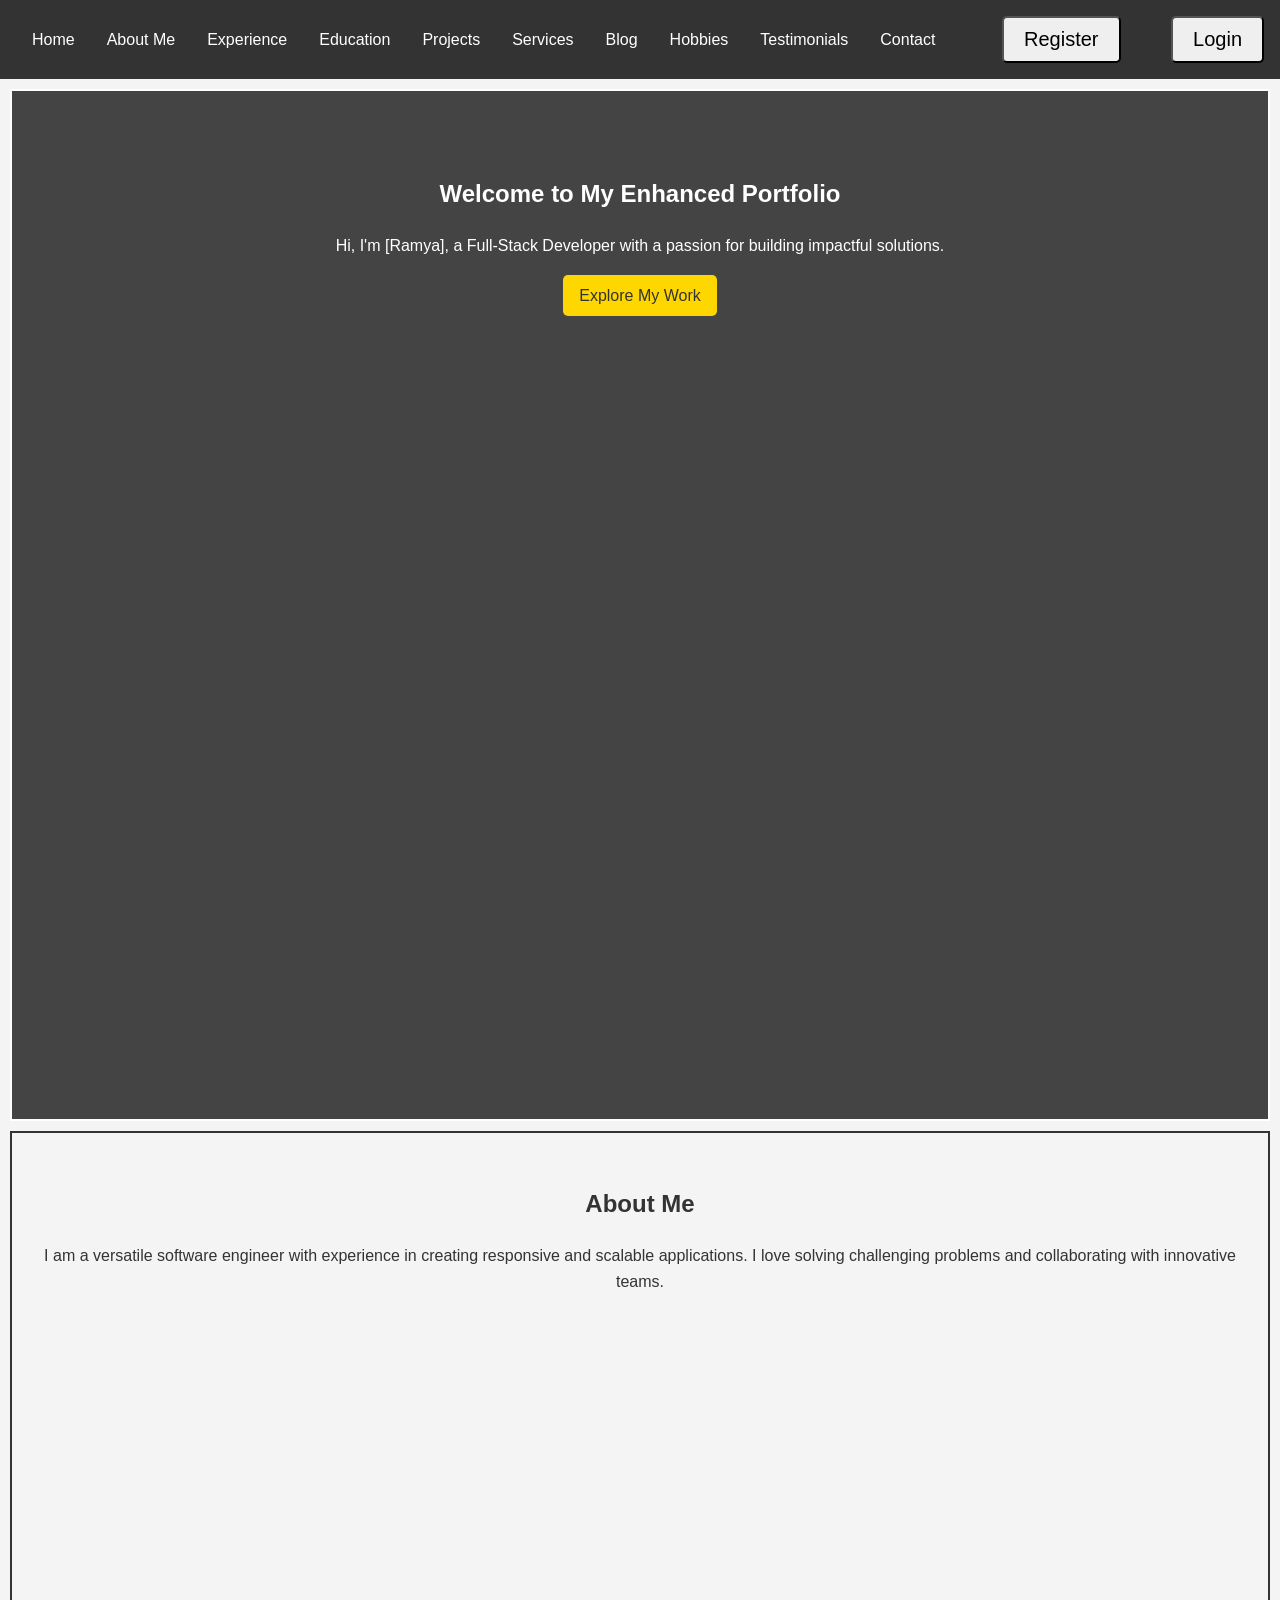
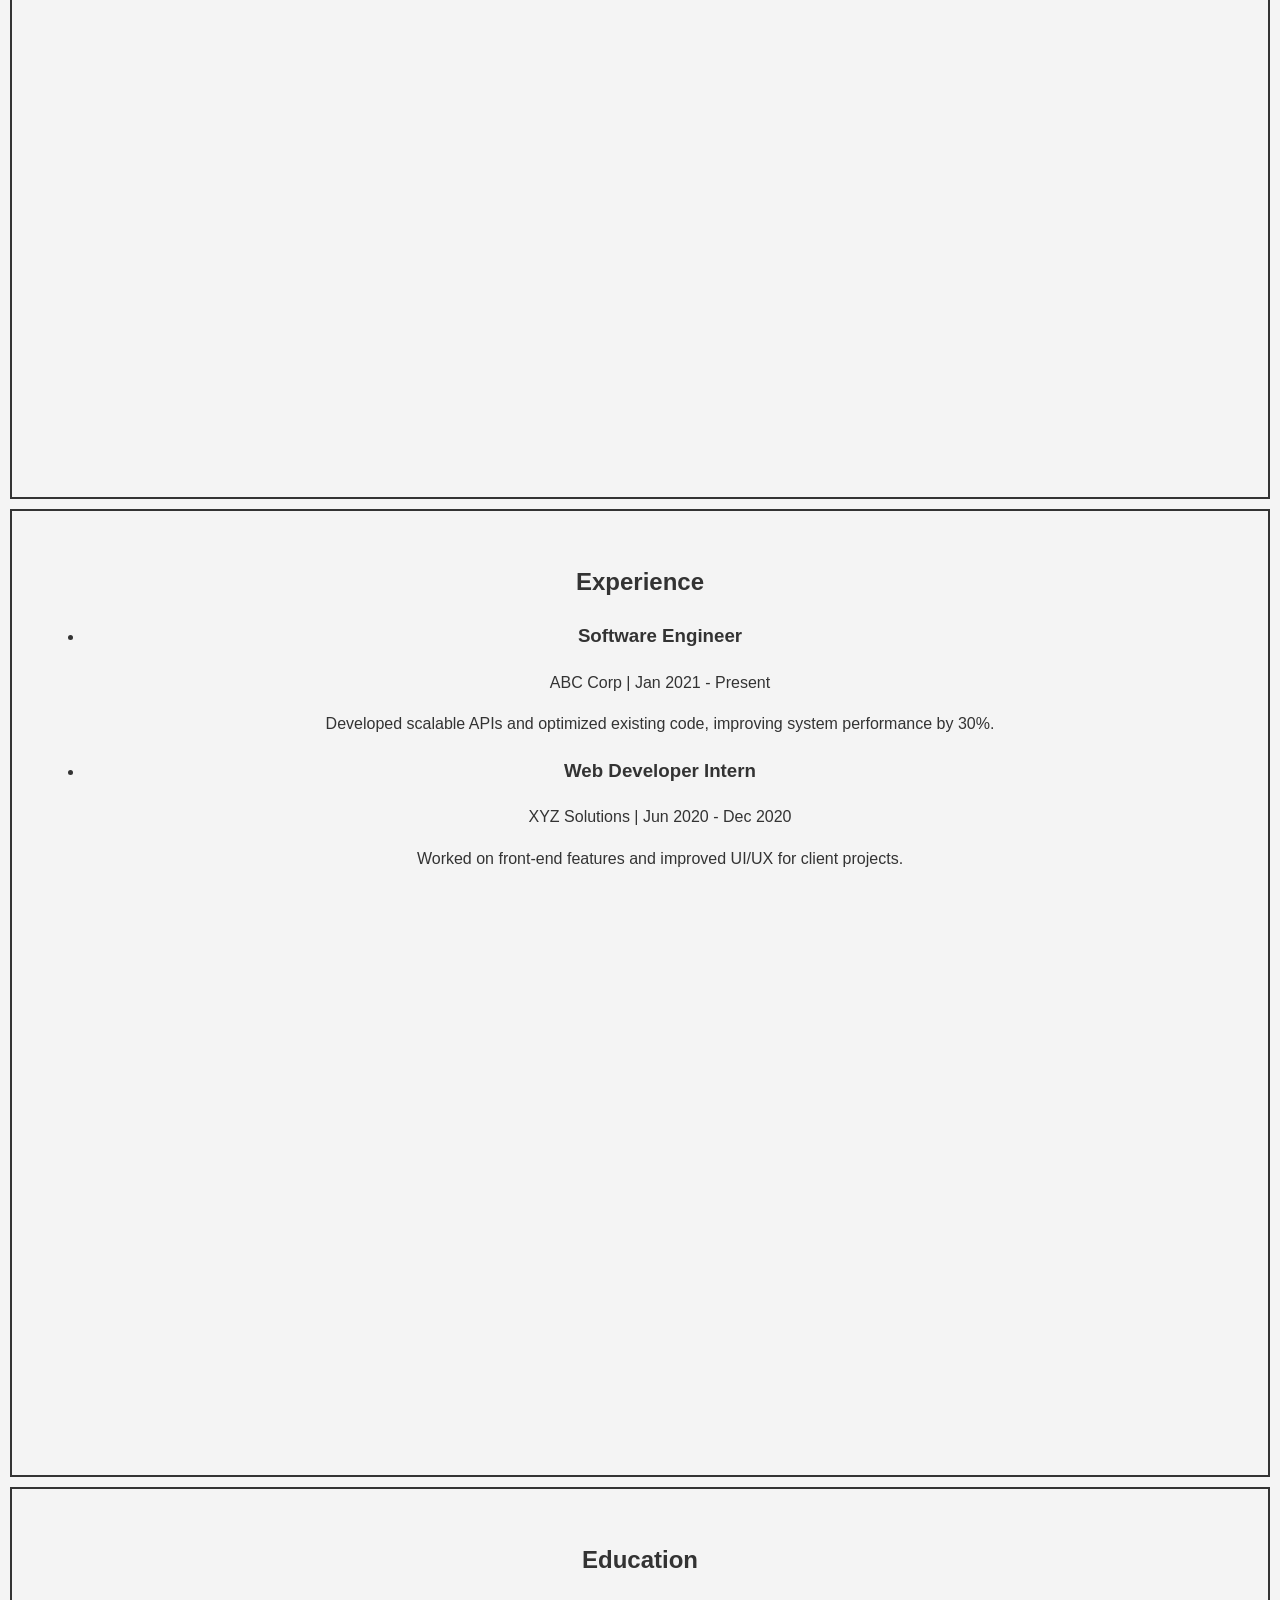
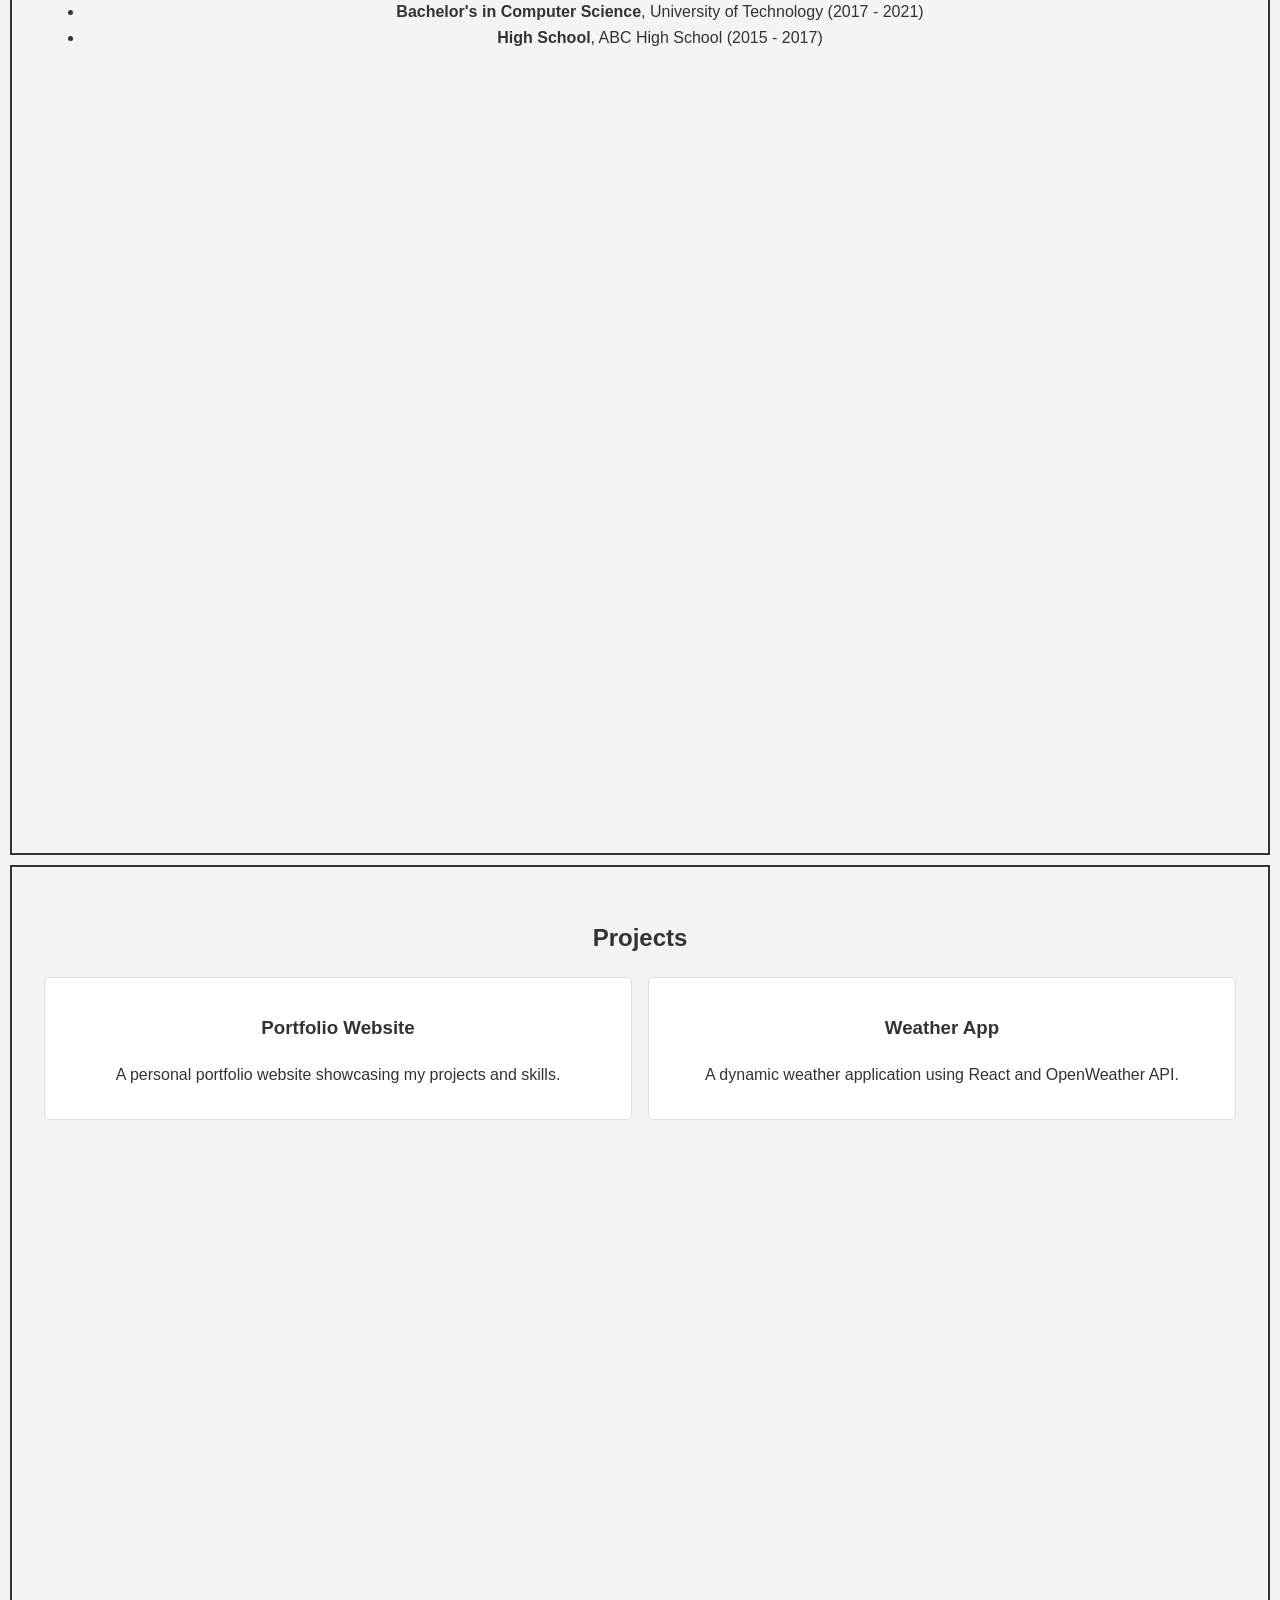
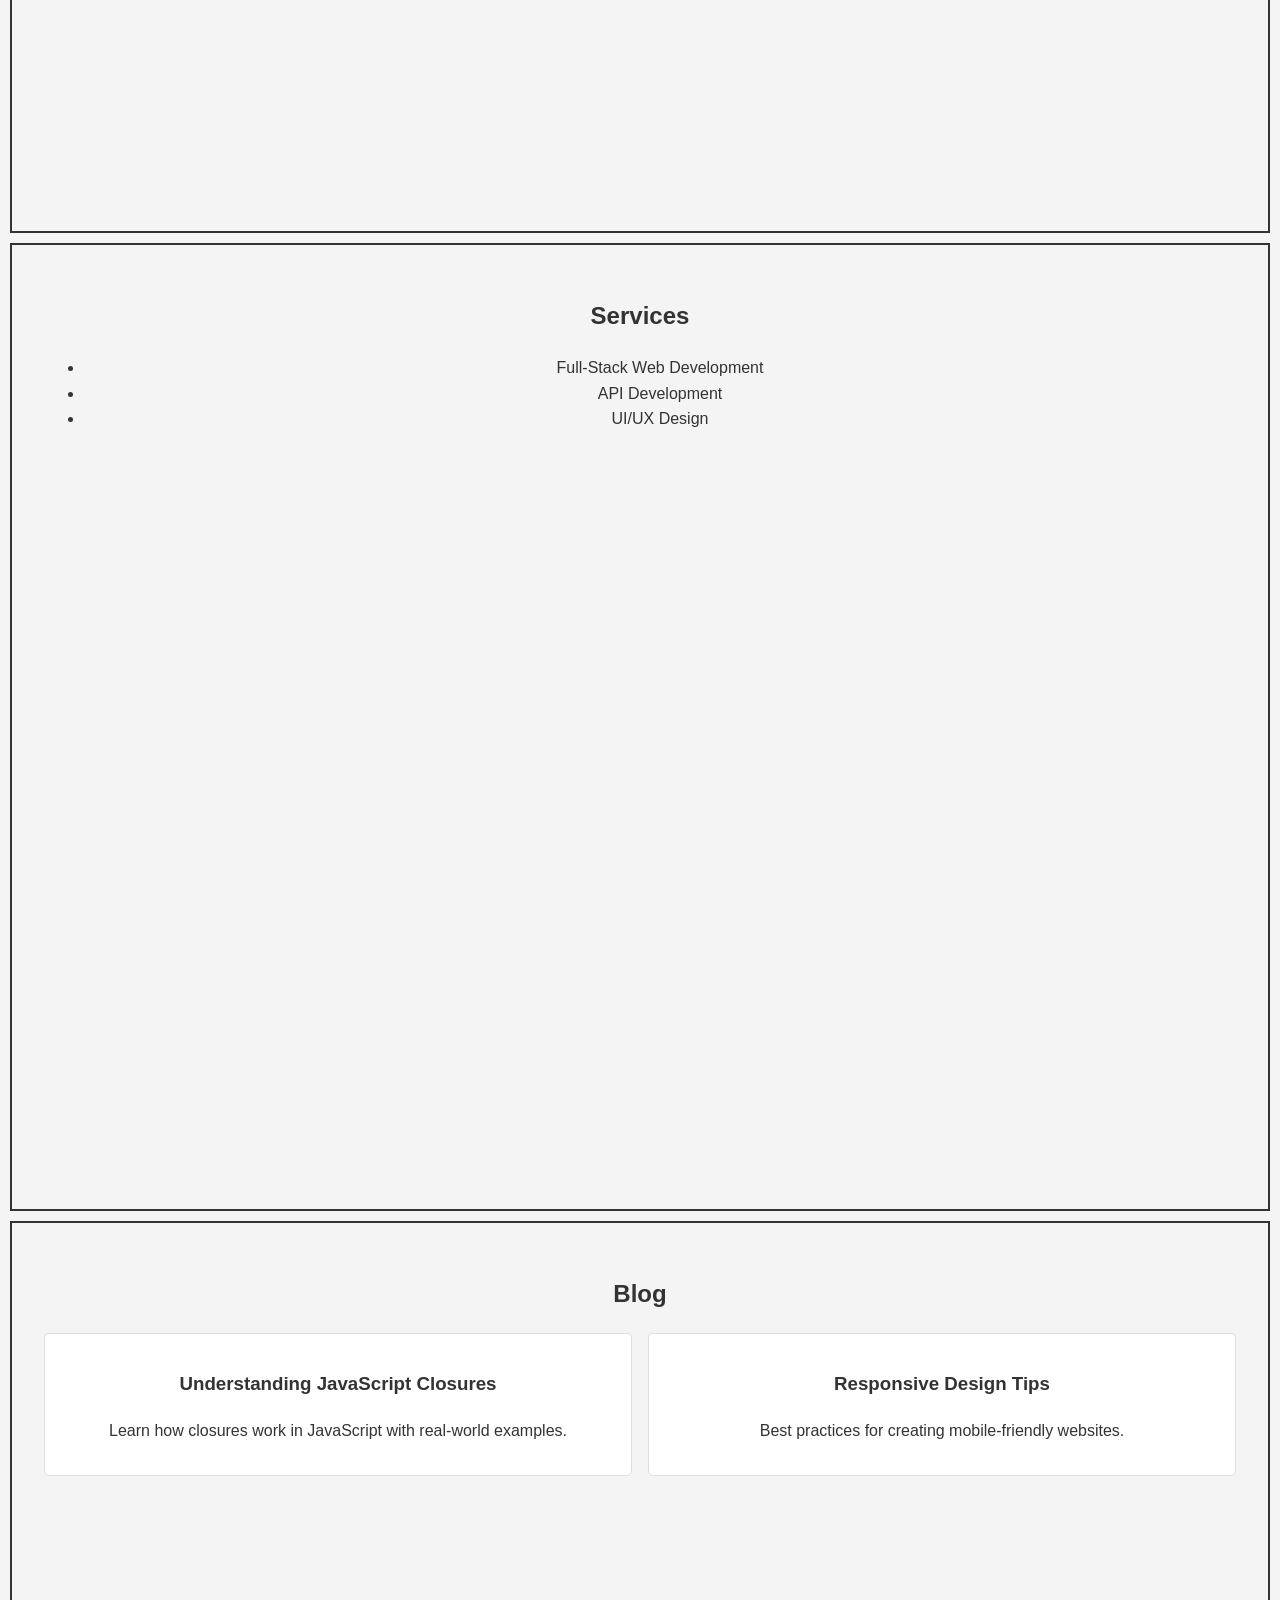
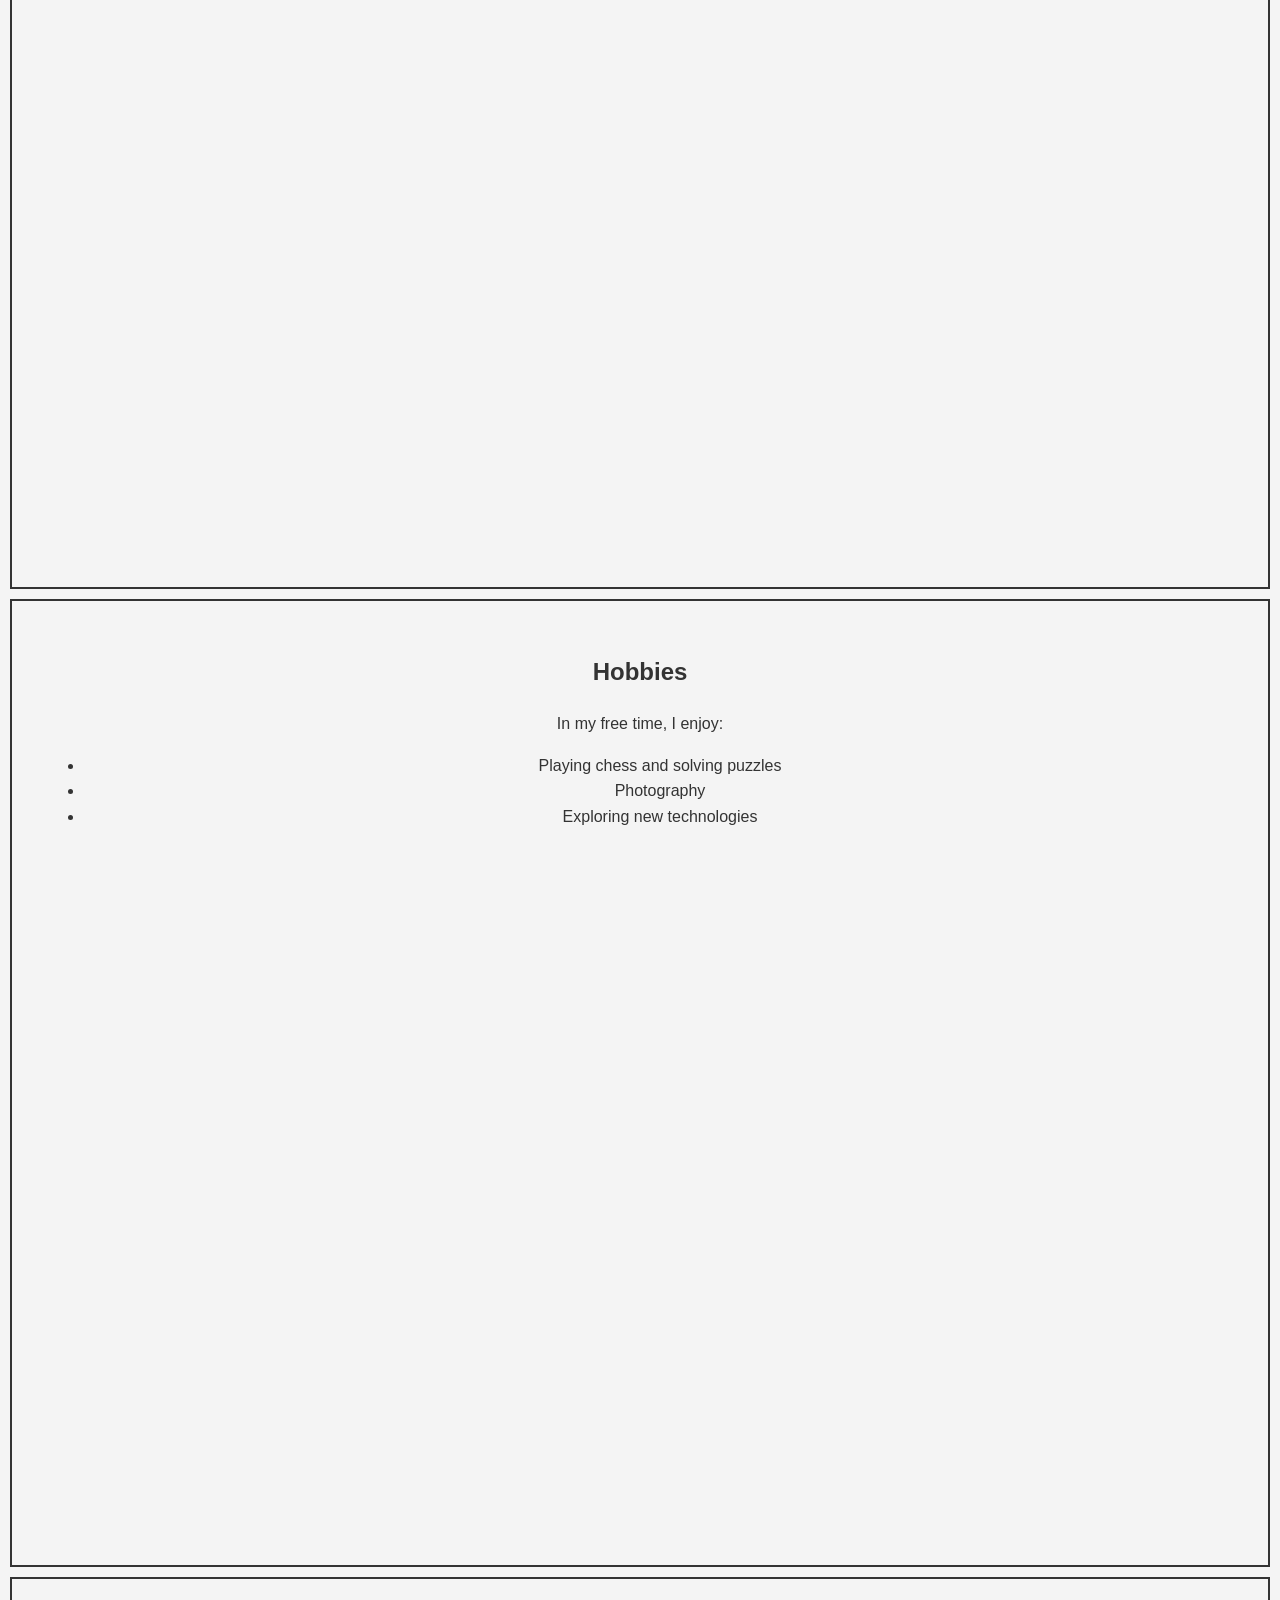
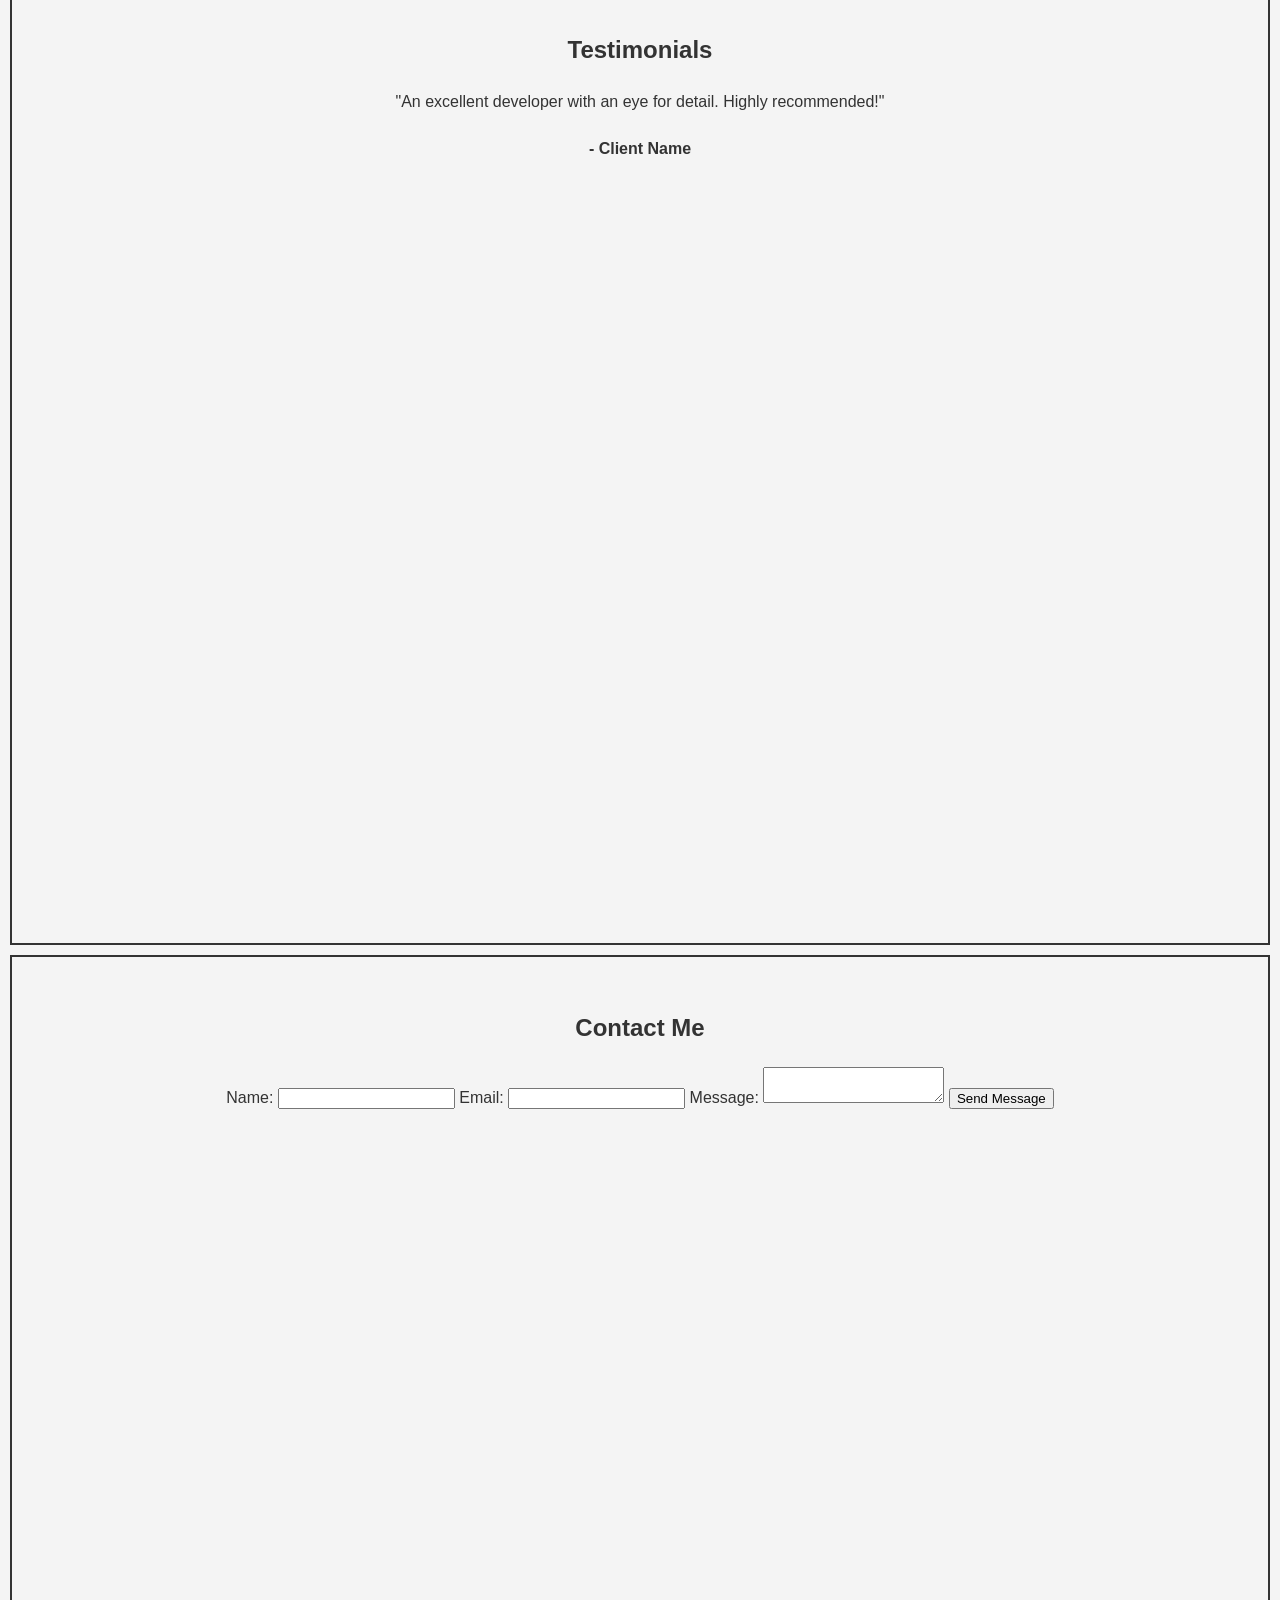
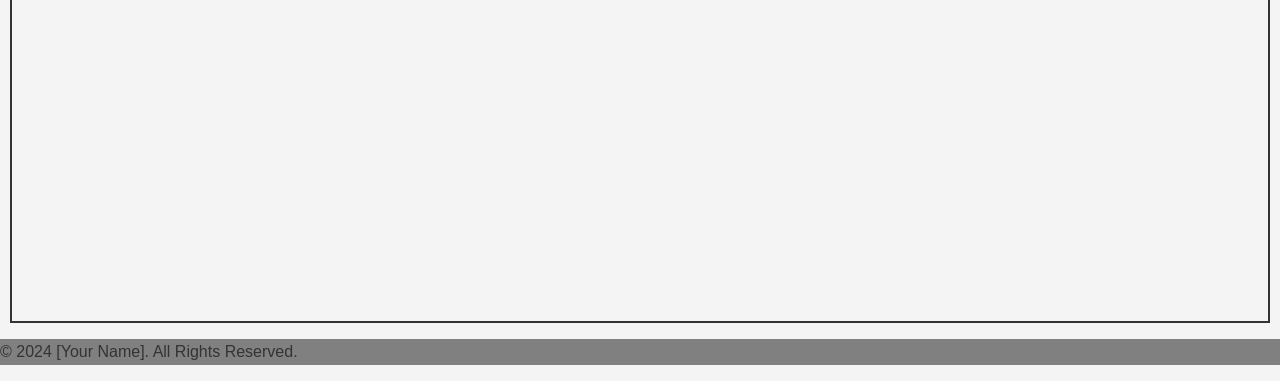
==== index.html @ 5941db67 "first commit message" ====
<!DOCTYPE html>
<html lang="en">
<head>
  <meta charset="UTF-8">
  <meta name="viewport" content="width=device-width, initial-scale=1.0">
  <title>Enhanced Portfolio</title>
  <link rel="stylesheet" href="style2.css">
</head>
<body>
  <header>
    <nav>
      <ul class="nav-menu">
        <li><a href="#hero">Home</a></li>
        <li><a href="#about">About Me</a></li>
        <li><a href="#experience">Experience</a></li>
        <li><a href="#education">Education</a></li>
        <li><a href="#projects">Projects</a></li>
        <li><a href="#services">Services</a></li>
        <li><a href="#blog">Blog</a></li>
        <li><a href="#hobbies">Hobbies</a></li>
        <li><a href="#testimonials">Testimonials</a></li>
        <li><a href="#contact">Contact</a></li>
      </ul>
      <a href="registration form.html">

        <button " class="register-btn">Register</button>
        </a>
     
      <a href="login.html">
      <button  class="login-btn">Login</button>
  </a>
    </nav>
  </header>

  <section id="hero">
    <h1>Welcome to My Enhanced Portfolio</h1>
    <p>Hi, I'm [Ramya], a Full-Stack Developer with a passion for building impactful solutions.</p>
    <a href="#projects" class="btn">Explore My Work</a>
  </section>

  <section id="about">
    <h2>About Me</h2>
    <p>I am a versatile software engineer with experience in creating responsive and scalable applications. I love solving challenging problems and collaborating with innovative teams.</p>
  </section>

  <section id="experience">
    <h2>Experience</h2>
    <ul class="timeline">
      <li>
        <h3>Software Engineer</h3>
        <p>ABC Corp | Jan 2021 - Present</p>
        <p>Developed scalable APIs and optimized existing code, improving system performance by 30%.</p>
      </li>
      <li>
        <h3>Web Developer Intern</h3>
        <p>XYZ Solutions | Jun 2020 - Dec 2020</p>
        <p>Worked on front-end features and improved UI/UX for client projects.</p>
      </li>
    </ul>
  </section>

  <section id="education">
    <h2>Education</h2>
    <ul>
      <li><strong>Bachelor's in Computer Science</strong>, University of Technology (2017 - 2021)</li>
      <li><strong>High School</strong>, ABC High School (2015 - 2017)</li>
    </ul>
  </section>

  <section id="projects">
    <h2>Projects</h2>
    <div class="project-grid">
      <div class="project-card">
        <h3>Portfolio Website</h3>
        <p>A personal portfolio website showcasing my projects and skills.</p>
      </div>
      <div class="project-card">
        <h3>Weather App</h3>
        <p>A dynamic weather application using React and OpenWeather API.</p>
      </div>
    </div>
  </section>

  <section id="services">
    <h2>Services</h2>
    <ul class="services-list">
      <li>Full-Stack Web Development</li>
      <li>API Development</li>
      <li>UI/UX Design</li>
    </ul>
  </section>

  <section id="blog">
    <h2>Blog</h2>
    <div class="blog-grid">
      <div class="blog-card">
        <h3>Understanding JavaScript Closures</h3>
        <p>Learn how closures work in JavaScript with real-world examples.</p>
      </div>
      <div class="blog-card">
        <h3>Responsive Design Tips</h3>
        <p>Best practices for creating mobile-friendly websites.</p>
      </div>
    </div>
  </section>

  <section id="hobbies">
    <h2>Hobbies</h2>
    <p>In my free time, I enjoy:</p>
    <ul>
      <li>Playing chess and solving puzzles</li>
      <li>Photography</li>
      <li>Exploring new technologies</li>
    </ul>
  </section>

  <section id="testimonials">
    <h2>Testimonials</h2>
    <div class="testimonial">
      <p>"An excellent developer with an eye for detail. Highly recommended!"</p>
      <h4>- Client Name</h4>
    </div>
  </section>

  <section id="contact">
    <h2>Contact Me</h2>
    <form id="contact-form">
      <label for="name">Name:</label>
      <input type="text" id="name" name="name" required>
      
      <label for="email">Email:</label>
      <input type="email" id="email" name="email" required>
      
      <label for="message">Message:</label>
      <textarea id="message" name="message" required></textarea>
      
      <button type="submit">Send Message</button>
    </form>
  </section>

  <footer>
    <p>&copy; 2024 [Your Name]. All Rights Reserved.</p>
  </footer>

  <script src="script2.js"></script>
</body>
</html>
---- style2.css ----
/* styles.css */

/* Body and Header Styling */
body {
    font-family: Arial, sans-serif;
    margin: 0;
    padding: 0;
    line-height: 1.6;
    background-color: #f4f4f4;
    color: #333;
    transition: background-color 0.3s, color 0.3s;
  }
  
  header {
    background: #333;
    color: #fff;
    padding: 1rem;
    position: sticky;
    top: 0;
    z-index: 1000;
  
  }
  nav{
    display: flex;
    justify-content: space-between;
    align-items: center;
  }
  
  .nav-menu {
    list-style: none;
    display: flex;
   
    margin: 0;
    padding: 0;
  }
  
  .nav-menu li {
    margin: 0 1rem;
  }
  
  .nav-menu a {
    color: #fff;
    text-decoration: none;
    transition: color 0.3s;
  }
  
  .nav-menu a:hover {
    color: #ffd700;
  }

  .login-btn{
    padding: 10px 20px;
    border-radius: 5px;
    font-size: 20px;
  }
  .register-btn{
    padding:10px 20px;
    border-radius: 5px;
    font-size: 20px;
  }
  
  /* Section Styling */
  section {
    padding: 2rem;
    height: 100vh;
    border: 2px solid;
    margin: 10px;
    text-align: center;
  }
  
  /* Hero Section */
  #hero {
    background: #444;
    color: #fff;
    padding: 4rem;
  }

  #about{
    background-repeat: no-repeat;
    background-size: cover;
    background-image: url("https://static.vecteezy.com/system/resources/thumbnails/039/053/971/small_2x/ai-generated-silhouette-of-a-man-standing-on-top-of-a-mountain-with-his-hands-up-at-sunset-photo.jpg");
  }
  
  .btn {
    display: inline-block;
    padding: 0.5rem 1rem;
    background: #ffd700;
    color: #333;
    text-decoration: none;
    border-radius: 5px;
  }
  
  /* Grid Layout */
  .project-grid,
  .blog-grid {
    display: grid;
    gap: 1rem;
    grid-template-columns: repeat(auto-fit, minmax(250px, 1fr));
  }
  
  .project-card, .blog-card {
    background: #fff;
    border: 1px solid #ddd;
    padding: 1rem;
    border-radius: 5px;
  }

  footer{
    background-color: gray;
  }
  
  /* Dark Mode */
  .dark-mode {
    background-color: #333;
    color: #fff;
  }
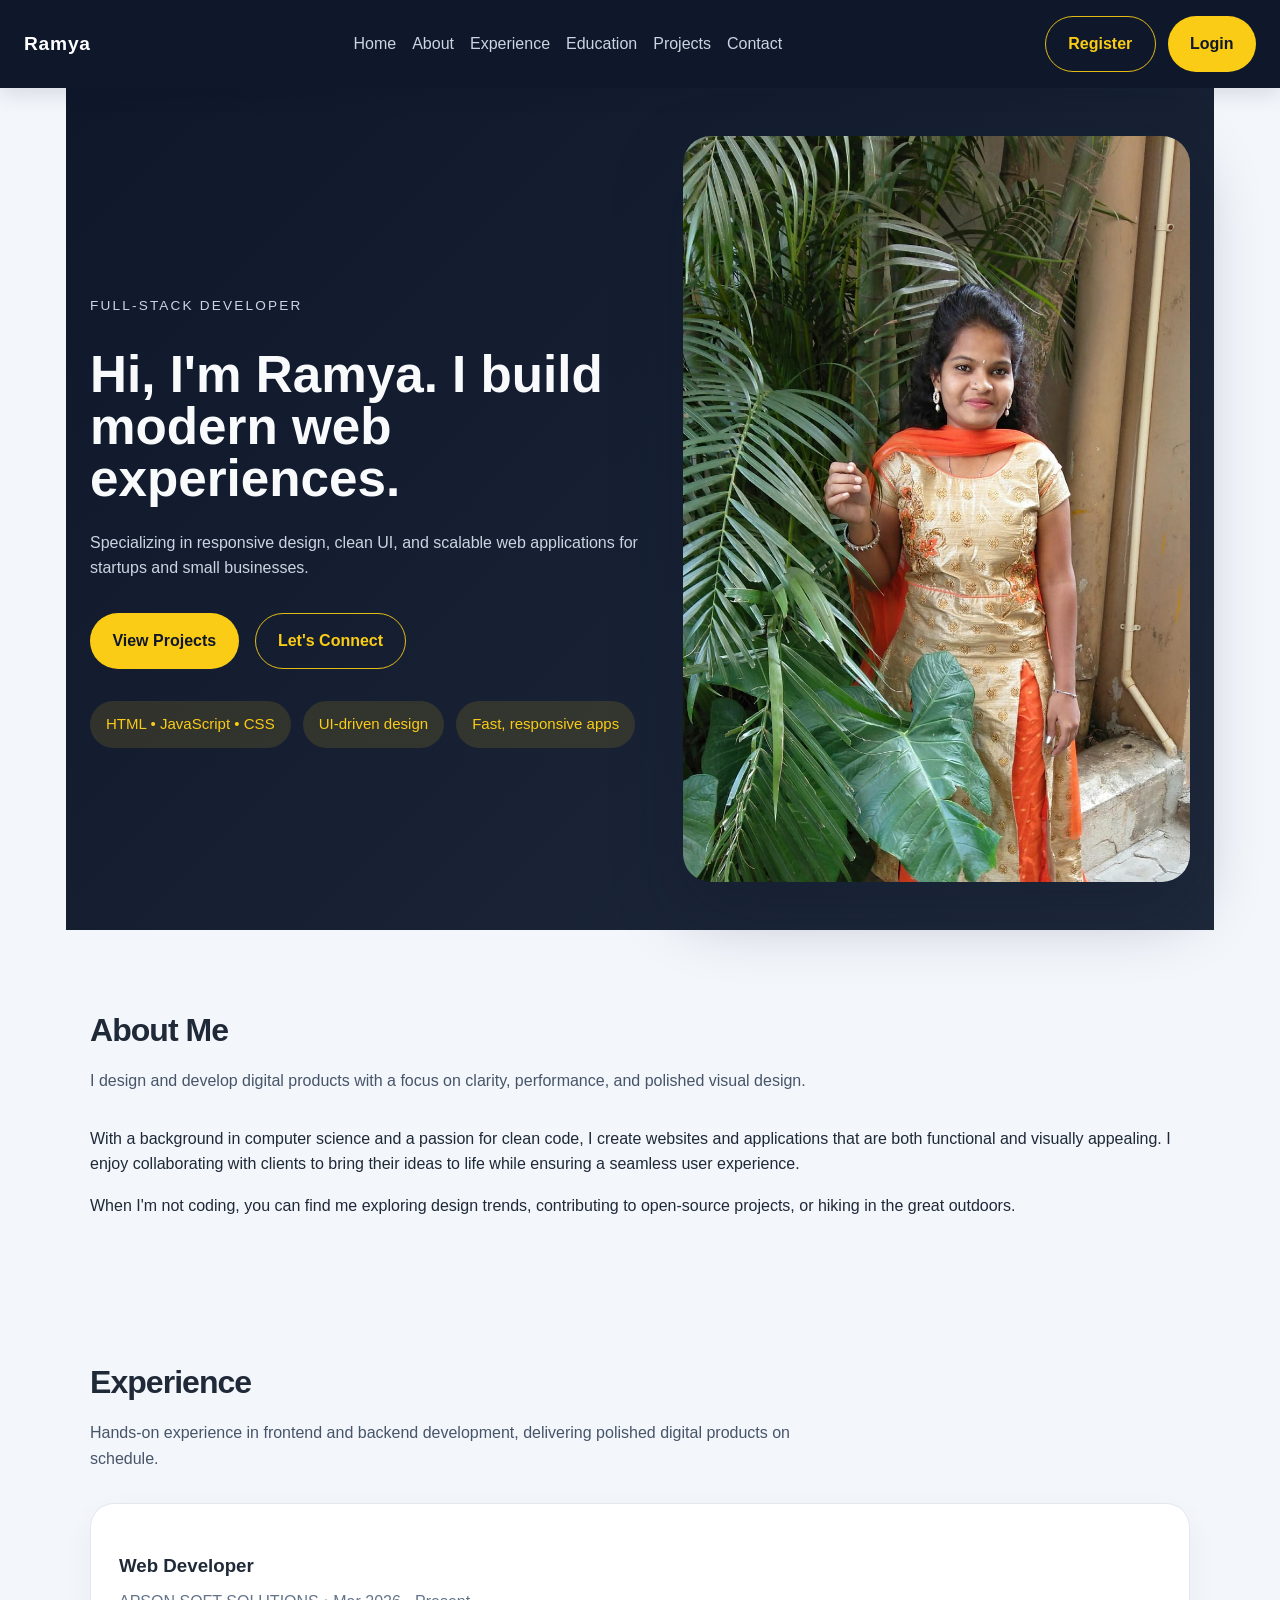
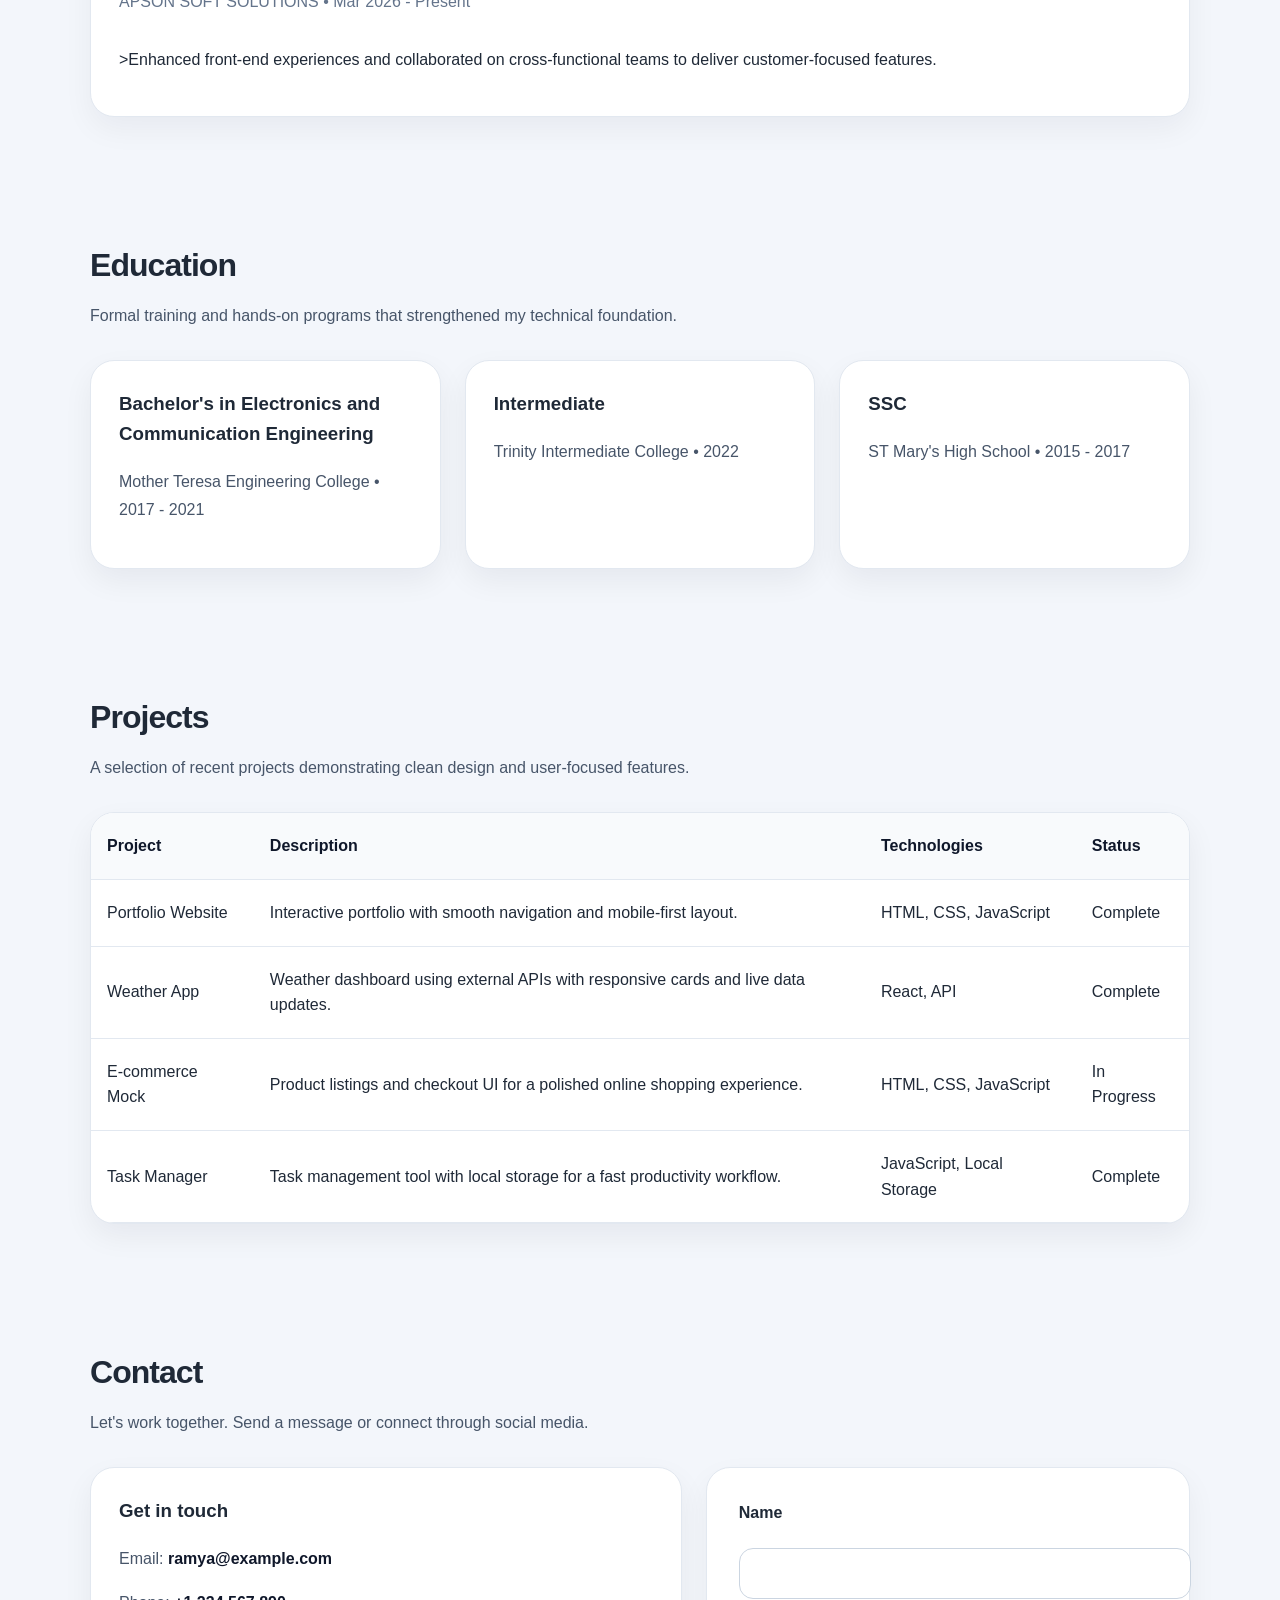
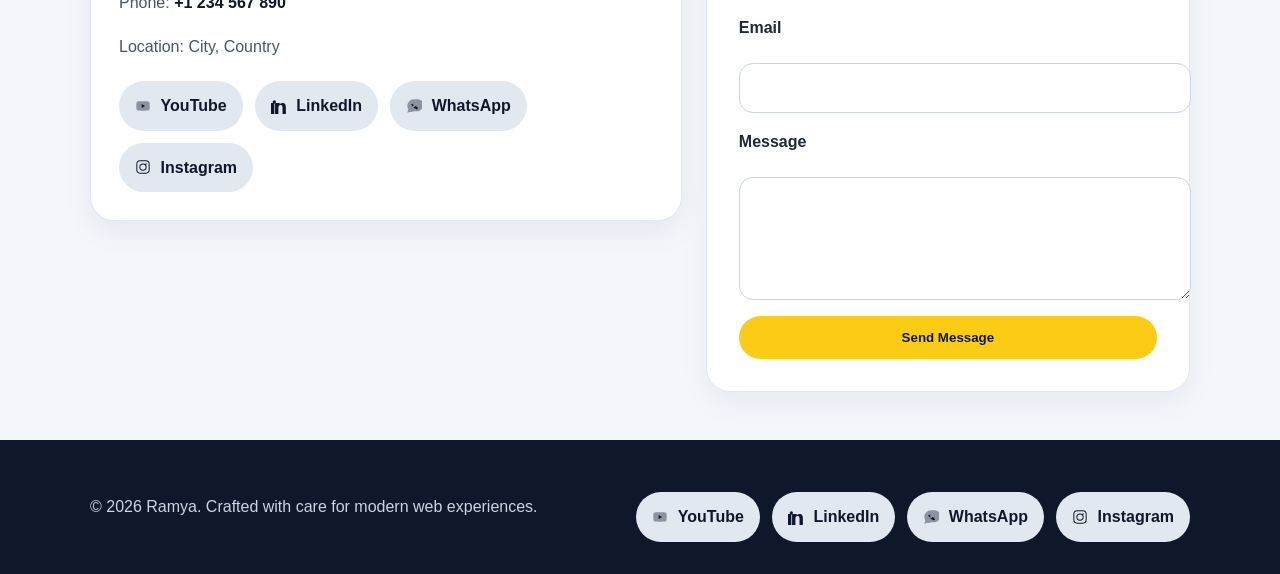
==== commit 8f6ffca8: "added chnages" ====
--- a/index.html
+++ b/index.html
@@ -3,143 +3,206 @@
 <head>
   <meta charset="UTF-8">
   <meta name="viewport" content="width=device-width, initial-scale=1.0">
-  <title>Enhanced Portfolio</title>
+  <title>Ramya | Portfolio</title>
   <link rel="stylesheet" href="style2.css">
 </head>
 <body>
   <header>
-    <nav>
+    <nav class="top-nav">
+      <a class="brand" href="#hero">Ramya</a>
       <ul class="nav-menu">
         <li><a href="#hero">Home</a></li>
-        <li><a href="#about">About Me</a></li>
+        <li><a href="#about">About</a></li>
         <li><a href="#experience">Experience</a></li>
         <li><a href="#education">Education</a></li>
         <li><a href="#projects">Projects</a></li>
-        <li><a href="#services">Services</a></li>
-        <li><a href="#blog">Blog</a></li>
-        <li><a href="#hobbies">Hobbies</a></li>
-        <li><a href="#testimonials">Testimonials</a></li>
         <li><a href="#contact">Contact</a></li>
       </ul>
-      <a href="registration form.html">
-
-        <button " class="register-btn">Register</button>
-        </a>
-     
-      <a href="login.html">
-      <button  class="login-btn">Login</button>
-  </a>
+      <div class="nav-actions">
+        <a href="registration form.html" class="btn btn-outline">Register</a>
+        <a href="login.html" class="btn">Login</a>
+      </div>
     </nav>
   </header>
 
   <section id="hero">
-    <h1>Welcome to My Enhanced Portfolio</h1>
-    <p>Hi, I'm [Ramya], a Full-Stack Developer with a passion for building impactful solutions.</p>
-    <a href="#projects" class="btn">Explore My Work</a>
+    <div class="hero-container">
+      <div class="hero-content">
+        <p class="eyebrow">Full-Stack Developer</p>
+        <h1>Hi, I'm Ramya. I build modern web experiences.</h1>
+        <p>Specializing in responsive design, clean UI, and scalable web applications for startups and small businesses.</p>
+        <div class="hero-buttons">
+          <a href="#projects" class="btn">View Projects</a>
+          <a href="#contact" class="btn btn-outline">Let's Connect</a>
+        </div>
+        <div class="hero-highlights">
+          <span>HTML • JavaScript • CSS</span>
+          <span>UI-driven design</span>
+          <span>Fast, responsive apps</span>
+        </div>
+      </div>
+      <div class="hero-photo">
+        <img src="image.png" alt="Profile photo">
+      </div>
+    </div>
   </section>
 
   <section id="about">
-    <h2>About Me</h2>
-    <p>I am a versatile software engineer with experience in creating responsive and scalable applications. I love solving challenging problems and collaborating with innovative teams.</p>
+    <div class="section-heading">
+      <h2>About Me</h2>
+      <p>I design and develop digital products with a focus on clarity, performance, and polished visual design.</p>
+    </div>
+    <div class="about-content">
+      <p>With a background in computer science and a passion for clean code, I create websites and applications that are both functional and visually appealing. I enjoy collaborating with clients to bring their ideas to life while ensuring a seamless user experience.</p>
+      <p>When I'm not coding, you can find me exploring design trends, contributing to open-source projects, or hiking in the great outdoors.</p>
+    </div>
   </section>
 
   <section id="experience">
-    <h2>Experience</h2>
+    <div class="section-heading">
+      <h2>Experience</h2>
+      <p>Hands-on experience in frontend and backend development, delivering polished digital products on schedule.</p>
+    </div>
     <ul class="timeline">
       <li>
-        <h3>Software Engineer</h3>
-        <p>ABC Corp | Jan 2021 - Present</p>
-        <p>Developed scalable APIs and optimized existing code, improving system performance by 30%.</p>
+        <h3>Web Developer</h3>
+        <span>APSON SOFT SOLUTIONS • Mar 2026 - Present</span>
+        <p>>Enhanced front-end experiences and collaborated on cross-functional teams to deliver customer-focused features.</p>
       </li>
-      <li>
-        <h3>Web Developer Intern</h3>
-        <p>XYZ Solutions | Jun 2020 - Dec 2020</p>
-        <p>Worked on front-end features and improved UI/UX for client projects.</p>
-      </li>
+   
     </ul>
   </section>
 
   <section id="education">
-    <h2>Education</h2>
-    <ul>
-      <li><strong>Bachelor's in Computer Science</strong>, University of Technology (2017 - 2021)</li>
-      <li><strong>High School</strong>, ABC High School (2015 - 2017)</li>
-    </ul>
+    <div class="section-heading">
+      <h2>Education</h2>
+      <p>Formal training and hands-on programs that strengthened my technical foundation.</p>
+    </div>
+    <div class="education-grid">
+      <div class="education-card">
+        <h3>Bachelor's in Electronics and Communication Engineering</h3>
+        <p>Mother Teresa Engineering College • 2017 - 2021</p>
+      </div>
+      <div class="education-card">
+        <h3>Intermediate</h3>
+        <p>Trinity Intermediate College • 2022</p>
+      </div>
+      <div class="education-card">
+        <h3>SSC</h3>
+        <p>ST Mary's High School • 2015 - 2017</p>
+      </div>
+    </div>
   </section>
 
   <section id="projects">
-    <h2>Projects</h2>
-    <div class="project-grid">
-      <div class="project-card">
-        <h3>Portfolio Website</h3>
-        <p>A personal portfolio website showcasing my projects and skills.</p>
-      </div>
-      <div class="project-card">
-        <h3>Weather App</h3>
-        <p>A dynamic weather application using React and OpenWeather API.</p>
-      </div>
-    </div>
-  </section>
-
-  <section id="services">
-    <h2>Services</h2>
-    <ul class="services-list">
-      <li>Full-Stack Web Development</li>
-      <li>API Development</li>
-      <li>UI/UX Design</li>
-    </ul>
-  </section>
-
-  <section id="blog">
-    <h2>Blog</h2>
-    <div class="blog-grid">
-      <div class="blog-card">
-        <h3>Understanding JavaScript Closures</h3>
-        <p>Learn how closures work in JavaScript with real-world examples.</p>
-      </div>
-      <div class="blog-card">
-        <h3>Responsive Design Tips</h3>
-        <p>Best practices for creating mobile-friendly websites.</p>
-      </div>
-    </div>
-  </section>
-
-  <section id="hobbies">
-    <h2>Hobbies</h2>
-    <p>In my free time, I enjoy:</p>
-    <ul>
-      <li>Playing chess and solving puzzles</li>
-      <li>Photography</li>
-      <li>Exploring new technologies</li>
-    </ul>
-  </section>
-
-  <section id="testimonials">
-    <h2>Testimonials</h2>
-    <div class="testimonial">
-      <p>"An excellent developer with an eye for detail. Highly recommended!"</p>
-      <h4>- Client Name</h4>
+    <div class="section-heading">
+      <h2>Projects</h2>
+      <p>A selection of recent projects demonstrating clean design and user-focused features.</p>
+    </div>
+    <div class="project-table-wrapper">
+      <table class="project-table">
+        <thead>
+          <tr>
+            <th>Project</th>
+            <th>Description</th>
+            <th>Technologies</th>
+            <th>Status</th>
+          </tr>
+        </thead>
+        <tbody>
+          <tr>
+            <td>Portfolio Website</td>
+            <td>Interactive portfolio with smooth navigation and mobile-first layout.</td>
+            <td>HTML, CSS, JavaScript</td>
+            <td>Complete</td>
+          </tr>
+          <tr>
+            <td>Weather App</td>
+            <td>Weather dashboard using external APIs with responsive cards and live data updates.</td>
+            <td>React, API</td>
+            <td>Complete</td>
+          </tr>
+          <tr>
+            <td>E-commerce Mock</td>
+            <td>Product listings and checkout UI for a polished online shopping experience.</td>
+            <td>HTML, CSS, JavaScript</td>
+            <td>In Progress</td>
+          </tr>
+          <tr>
+            <td>Task Manager</td>
+            <td>Task management tool with local storage for a fast productivity workflow.</td>
+            <td>JavaScript, Local Storage</td>
+            <td>Complete</td>
+          </tr>
+        </tbody>
+      </table>
     </div>
   </section>
 
   <section id="contact">
-    <h2>Contact Me</h2>
-    <form id="contact-form">
-      <label for="name">Name:</label>
-      <input type="text" id="name" name="name" required>
-      
-      <label for="email">Email:</label>
-      <input type="email" id="email" name="email" required>
-      
-      <label for="message">Message:</label>
-      <textarea id="message" name="message" required></textarea>
-      
-      <button type="submit">Send Message</button>
-    </form>
+    <div class="section-heading">
+      <h2>Contact</h2>
+      <p>Let's work together. Send a message or connect through social media.</p>
+    </div>
+    <div class="contact-grid">
+      <div class="contact-details">
+        <h3>Get in touch</h3>
+        <p>Email: <a href="mailto:ramya@example.com">ramya@example.com</a></p>
+        <p>Phone: <a href="tel:+1234567890">+1 234 567 890</a></p>
+        <p>Location: City, Country</p>
+        <div class="social-links">
+          <a href="#" aria-label="YouTube" class="social-icon">
+            <svg viewBox="0 0 24 24" fill="currentColor" aria-hidden="true"><path d="M10 15l5-3-5-3v6z"/><path d="M21.8 7.2a2.8 2.8 0 0 0-1.96-1.98C17.24 5 12 5 12 5s-5.24 0-7.84.24A2.8 2.8 0 0 0 2.2 7.2 29.89 29.89 0 0 0 2 12a29.89 29.89 0 0 0 .2 4.8 2.8 2.8 0 0 0 1.96 1.98C6.76 19 12 19 12 19s5.24 0 7.84-.24a2.8 2.8 0 0 0 1.96-1.98A29.89 29.89 0 0 0 22 12a29.89 29.89 0 0 0-.2-4.8z" opacity=".4"/></svg>
+            YouTube
+          </a>
+          <a href="#" aria-label="LinkedIn" class="social-icon">
+            <svg viewBox="0 0 24 24" fill="currentColor" aria-hidden="true"><path d="M4.98 3.5A2.5 2.5 0 1 0 4.98 8.5a2.5 2.5 0 0 0 0-5zm.02 4H0V24h5V7.5zM8.5 7.5h4.5v2.2c.6-1.2 2-2.3 4.1-2.3 4.4 0 5.2 2.9 5.2 6.7V24h-5v-8.7c0-2.1 0-4.8-2.9-4.8-2.9 0-3.3 2.2-3.3 4.6V24h-5V7.5z"/></svg>
+            LinkedIn
+          </a>
+          <a href="#" aria-label="WhatsApp" class="social-icon">
+            <svg viewBox="0 0 24 24" fill="currentColor" aria-hidden="true"><path d="M16.6 13.2c-.3-.1-1.8-.9-2.1-1-.3-.1-.5-.1-.7.1-.2.3-.9 1-1.1 1.2-.2.2-.3.2-.6.1-.3-.1-1.3-.5-2.4-1.5-.9-.8-1.5-1.8-1.7-2.1-.2-.3 0-.5.1-.6.1-.1.3-.3.5-.4.2-.1.3-.2.5-.3.2-.1.3-.1.5 0 .2.1.7.3 1 .5.3.2.3.4.4.6.1.2.1.4.1.7 0 .2 0 .5 0 .6 0 .2-.1.3-.2.4-.1.1-.3.3-.4.5-.1.2-.3.5-.2.7.1.2 1.2 1.8 2.8 2.9 1.9 1.3 2.7 1.2 3.1 1.1.4-.1 1.3-.5 1.5-.9.2-.4.2-.8.2-.9 0-.1-.1-.1-.3-.2z"/><path d="M12 2C6.5 2 2 6.5 2 12c0 1.8.5 3.5 1.5 5L2 22l5-1.4c1.4.8 3 .1 3.8-.4C12.9 19.6 14.4 20 16 20c5.5 0 10-4.5 10-10S21.5 2 16 2h-4z" opacity=".4"/></svg>
+            WhatsApp
+          </a>
+          <a href="#" aria-label="Instagram" class="social-icon">
+            <svg viewBox="0 0 24 24" fill="currentColor" aria-hidden="true"><path d="M7.75 2h8.5A5.75 5.75 0 0 1 22 7.75v8.5A5.75 5.75 0 0 1 16.25 22h-8.5A5.75 5.75 0 0 1 2 16.25v-8.5A5.75 5.75 0 0 1 7.75 2zm8.5 1.5h-8.5A4.25 4.25 0 0 0 3.5 7.75v8.5A4.25 4.25 0 0 0 7.75 20.5h8.5A4.25 4.25 0 0 0 20.5 16.25v-8.5A4.25 4.25 0 0 0 16.25 3.5zm-4.25 3.1a5.5 5.5 0 1 1 0 11 5.5 5.5 0 0 1 0-11zm0 1.5a4 4 0 1 0 0 8 4 4 0 0 0 0-8zm5.6-.6a1 1 0 1 1-2 0 1 1 0 0 1 2 0z"/></svg>
+            Instagram
+          </a>
+        </div>
+      </div>
+      <form id="contact-form">
+        <label for="name">Name</label>
+        <input type="text" id="name" name="name" required>
+        <label for="email">Email</label>
+        <input type="email" id="email" name="email" required>
+        <label for="message">Message</label>
+        <textarea id="message" name="message" rows="5" required></textarea>
+        <button type="submit" class="btn">Send Message</button>
+      </form>
+    </div>
   </section>
 
   <footer>
-    <p>&copy; 2024 [Your Name]. All Rights Reserved.</p>
+    <div class="footer-inner">
+      <p>© 2026 Ramya. Crafted with care for modern web experiences.</p>
+      <div class="footer-socials">
+        <a href="#" aria-label="YouTube">
+          <svg viewBox="0 0 24 24" fill="currentColor" aria-hidden="true"><path d="M10 15l5-3-5-3v6z"/><path d="M21.8 7.2a2.8 2.8 0 0 0-1.96-1.98C17.24 5 12 5 12 5s-5.24 0-7.84.24A2.8 2.8 0 0 0 2.2 7.2 29.89 29.89 0 0 0 2 12a29.89 29.89 0 0 0 .2 4.8 2.8 2.8 0 0 0 1.96 1.98C6.76 19 12 19 12 19s5.24 0 7.84-.24a2.8 2.8 0 0 0 1.96-1.98A29.89 29.89 0 0 0 22 12a29.89 29.89 0 0 0-.2-4.8z" opacity=".4"/></svg>
+          YouTube
+        </a>
+        <a href="#" aria-label="LinkedIn">
+          <svg viewBox="0 0 24 24" fill="currentColor" aria-hidden="true"><path d="M4.98 3.5A2.5 2.5 0 1 0 4.98 8.5a2.5 2.5 0 0 0 0-5zm.02 4H0V24h5V7.5zM8.5 7.5h4.5v2.2c.6-1.2 2-2.3 4.1-2.3 4.4 0 5.2 2.9 5.2 6.7V24h-5v-8.7c0-2.1 0-4.8-2.9-4.8-2.9 0-3.3 2.2-3.3 4.6V24h-5V7.5z"/></svg>
+          LinkedIn
+        </a>
+        <a href="#" aria-label="WhatsApp">
+          <svg viewBox="0 0 24 24" fill="currentColor" aria-hidden="true"><path d="M16.6 13.2c-.3-.1-1.8-.9-2.1-1-.3-.1-.5-.1-.7.1-.2.3-.9 1-1.1 1.2-.2.2-.3.2-.6.1-.3-.1-1.3-.5-2.4-1.5-.9-.8-1.5-1.8-1.7-2.1-.2-.3 0-.5.1-.6.1-.1.3-.3.5-.4.2-.1.3-.2.5-.3.2-.1.3-.1.5 0 .2.1.7.3 1 .5.3.2.3.4.4.6.1.2.1.4.1.7 0 .2 0 .5 0 .6 0 .2-.1.3-.2.4-.1.1-.3.3-.4.5-.1.2-.3.5-.2.7.1.2 1.2 1.8 2.8 2.9 1.9 1.3 2.7 1.2 3.1 1.1.4-.1 1.3-.5 1.5-.9.2-.4.2-.8.2-.9 0-.1-.1-.1-.3-.2z"/><path d="M12 2C6.5 2 2 6.5 2 12c0 1.8.5 3.5 1.5 5L2 22l5-1.4c1.4.8 3 .1 3.8-.4C12.9 19.6 14.4 20 16 20c5.5 0 10-4.5 10-10S21.5 2 16 2h-4z" opacity=".4"/></svg>
+          WhatsApp
+        </a>
+        <a href="#" aria-label="Instagram">
+          <svg viewBox="0 0 24 24" fill="currentColor" aria-hidden="true"><path d="M7.75 2h8.5A5.75 5.75 0 0 1 22 7.75v8.5A5.75 5.75 0 0 1 16.25 22h-8.5A5.75 5.75 0 0 1 2 16.25v-8.5A5.75 5.75 0 0 1 7.75 2zm8.5 1.5h-8.5A4.25 4.25 0 0 0 3.5 7.75v8.5A4.25 4.25 0 0 0 7.75 20.5h8.5A4.25 4.25 0 0 0 20.5 16.25v-8.5A4.25 4.25 0 0 0 16.25 3.5zm-4.25 3.1a5.5 5.5 0 1 1 0 11 5.5 5.5 0 0 1 0-11zm0 1.5a4 4 0 1 0 0 8 4 4 0 0 0 0-8zm5.6-.6a1 1 0 1 1-2 0 1 1 0 0 1 2 0z"/></svg>
+          Instagram
+        </a>
+      </div>
+    </div>
   </footer>
 
   <script src="script2.js"></script>
--- a/style2.css
+++ b/style2.css
@@ -2,116 +2,443 @@
 
 /* Body and Header Styling */
 body {
-    font-family: Arial, sans-serif;
-    margin: 0;
-    padding: 0;
-    line-height: 1.6;
-    background-color: #f4f4f4;
-    color: #333;
-    transition: background-color 0.3s, color 0.3s;
-  }
-  
+  font-family: 'Inter', Arial, sans-serif;
+  margin: 0;
+  padding: 0;
+  line-height: 1.6;
+  background-color: #f3f6fb;
+  color: #1f2937;
+}
+
+a {
+  color: inherit;
+}
+
+img {
+  max-width: 100%;
+  display: block;
+}
+
+header {
+  background: #0f172a;
+  color: #fff;
+  padding: 1rem 1.5rem;
+  position: sticky;
+  top: 0;
+  z-index: 1000;
+  box-shadow: 0 6px 20px rgba(15, 23, 42, 0.12);
+}
+
+.top-nav {
+  display: flex;
+  align-items: center;
+  justify-content: space-between;
+  gap: 1rem;
+  flex-wrap: wrap;
+}
+
+.brand {
+  font-size: 1.2rem;
+  font-weight: 700;
+  letter-spacing: 0.04em;
+  text-decoration: none;
+}
+
+.nav-menu {
+  list-style: none;
+  display: flex;
+  flex-wrap: wrap;
+  align-items: center;
+  gap: 1rem;
+  margin: 0;
+  padding: 0;
+}
+
+.nav-menu li {
+  margin: 0;
+}
+
+.nav-menu a {
+  color: #cbd5e1;
+  text-decoration: none;
+  transition: color 0.2s ease;
+}
+
+.nav-menu a:hover {
+  color: #facc15;
+}
+
+.nav-actions {
+  display: flex;
+  gap: 0.75rem;
+  flex-wrap: wrap;
+}
+
+.btn,
+button {
+  display: inline-flex;
+  align-items: center;
+  justify-content: center;
+  padding: 0.9rem 1.4rem;
+  border-radius: 999px;
+  border: none;
+  font-weight: 700;
+  cursor: pointer;
+  transition: transform 0.2s ease, box-shadow 0.2s ease, background-color 0.2s ease;
+}
+
+.btn {
+  background: #facc15;
+  color: #0f172a;
+  text-decoration: none;
+}
+
+.btn:hover,
+button:hover {
+  transform: translateY(-2px);
+}
+
+.btn-outline {
+  background: transparent;
+  border: 1px solid rgba(250, 204, 21, 0.9);
+  color: #facc15;
+}
+
+section {
+  padding: 3rem 1.5rem;
+  max-width: 1100px;
+  margin: 0 auto;
+}
+
+.section-heading {
+  max-width: 760px;
+  margin-bottom: 2rem;
+}
+
+.section-heading h2 {
+  margin-bottom: 0.75rem;
+  font-size: 2rem;
+  letter-spacing: -0.03em;
+}
+
+.section-heading p {
+  color: #475569;
+  margin: 0;
+}
+
+#hero {
+  background: linear-gradient(135deg, #0f172a 0%, #1e293b 100%);
+  color: #f8fafc;
+}
+
+.hero-container {
+  display: grid;
+  grid-template-columns: 1.05fr 0.95fr;
+  gap: 2rem;
+  align-items: center;
+}
+
+.hero-content {
+  max-width: 600px;
+}
+
+.eyebrow {
+  display: inline-block;
+  margin-bottom: 1rem;
+  color: #facc15;
+  text-transform: uppercase;
+  font-size: 0.85rem;
+  letter-spacing: 0.16em;
+}
+
+#hero h1 {
+  font-size: clamp(2.4rem, 4vw, 3.6rem);
+  line-height: 1.02;
+  margin: 0;
+}
+
+#hero p {
+  margin: 1.5rem 0 2rem;
+  color: #cbd5e1;
+  max-width: 620px;
+}
+
+.hero-buttons {
+  display: flex;
+  gap: 1rem;
+  flex-wrap: wrap;
+}
+
+.hero-highlights {
+  display: flex;
+  flex-wrap: wrap;
+  gap: 0.75rem;
+  margin-top: 2rem;
+}
+
+.hero-highlights span {
+  background: rgba(250, 204, 21, 0.12);
+  color: #facc15;
+  padding: 0.7rem 1rem;
+  border-radius: 999px;
+  font-size: 0.94rem;
+}
+
+.hero-photo img {
+  width: 100%;
+  min-height: 420px;
+  object-fit: cover;
+  border-radius: 28px;
+  box-shadow: 0 28px 70px rgba(15, 23, 42, 0.3);
+}
+
+.about-grid,
+.education-grid,
+.project-grid,
+.contact-grid {
+  display: grid;
+  gap: 1.5rem;
+}
+
+.about-grid {
+  grid-template-columns: repeat(3, minmax(0, 1fr));
+}
+
+.about-card,
+.education-card,
+.project-card,
+.contact-details {
+  background: #fff;
+  border: 1px solid #e2e8f0;
+  border-radius: 24px;
+  padding: 1.75rem;
+  box-shadow: 0 12px 30px rgba(15, 23, 42, 0.06);
+}
+
+.about-card h3,
+.education-card h3,
+.project-card h3,
+.contact-details h3 {
+  margin-top: 0;
+}
+
+.about-card p,
+.education-card p,
+.project-card p,
+.contact-details p {
+  color: #475569;
+  line-height: 1.75;
+}
+
+.timeline {
+  list-style: none;
+  padding: 0;
+  margin: 0;
+  display: grid;
+  gap: 1.5rem;
+}
+
+.timeline li {
+  background: #fff;
+  border: 1px solid #e2e8f0;
+  border-radius: 24px;
+  padding: 1.75rem;
+  box-shadow: 0 12px 30px rgba(15, 23, 42, 0.05);
+}
+
+.timeline li h3 {
+  margin-bottom: 0.5rem;
+}
+
+.timeline li span {
+  display: inline-block;
+  margin-bottom: 1rem;
+  color: #64748b;
+}
+
+.education-grid {
+  grid-template-columns: repeat(3, minmax(0, 1fr));
+}
+
+.project-grid {
+  grid-template-columns: repeat(4, minmax(220px, 1fr));
+}
+
+.project-table-wrapper {
+  overflow-x: auto;
+  background: #fff;
+  border: 1px solid #e2e8f0;
+  border-radius: 24px;
+  box-shadow: 0 12px 30px rgba(15, 23, 42, 0.06);
+}
+
+.project-table {
+  width: 100%;
+  border-collapse: collapse;
+  min-width: 720px;
+}
+
+.project-table th,
+.project-table td {
+  padding: 1.25rem 1rem;
+  text-align: left;
+  border-bottom: 1px solid #e2e8f0;
+}
+
+.project-table th {
+  background: #f8fafc;
+  color: #0f172a;
+  font-weight: 700;
+}
+
+.project-table tr:hover {
+  background: #f1f5f9;
+}
+
+.project-card {
+  min-height: 180px;
+}
+
+.contact-grid {
+  grid-template-columns: 1.1fr 0.9fr;
+  align-items: start;
+}
+
+.contact-details a {
+  color: #0f172a;
+  text-decoration: none;
+  font-weight: 600;
+}
+
+#contact-form {
+  display: grid;
+  gap: 1rem;
+  background: #fff;
+  border: 1px solid #e2e8f0;
+  border-radius: 24px;
+  padding: 2rem;
+  box-shadow: 0 12px 30px rgba(15, 23, 42, 0.05);
+}
+
+#contact-form label {
+  display: block;
+  font-weight: 700;
+  margin-bottom: 0.4rem;
+}
+
+#contact-form input,
+#contact-form textarea {
+  width: 100%;
+  border: 1px solid #cbd5e1;
+  border-radius: 14px;
+  padding: 0.95rem 1rem;
+  font-family: inherit;
+  font-size: 1rem;
+}
+
+#contact-form textarea {
+  resize: vertical;
+}
+
+.contact-details .social-links,
+.footer-socials {
+  display: flex;
+  flex-wrap: wrap;
+  gap: 0.75rem;
+  margin-top: 1.25rem;
+}
+
+.social-icon,
+.footer-socials a {
+  display: inline-flex;
+  align-items: center;
+  justify-content: center;
+  gap: 0.6rem;
+  padding: 0.75rem 1rem;
+  border-radius: 999px;
+  background: #e2e8f0;
+  color: #0f172a;
+  text-decoration: none;
+  font-weight: 700;
+}
+
+.social-icon svg,
+.footer-socials svg {
+  width: 16px;
+  height: 16px;
+  flex-shrink: 0;
+}
+
+.footer-socials a:hover,
+.social-icon:hover {
+  background: #facc15;
+  color: #0f172a;
+}
+
+footer {
+  background: #0f172a;
+  color: #cbd5e1;
+  padding: 2rem 1.5rem;
+}
+
+.footer-inner {
+  max-width: 1100px;
+  margin: 0 auto;
+  display: flex;
+  justify-content: space-between;
+  align-items: center;
+  gap: 1rem;
+  flex-wrap: wrap;
+}
+
+.footer-inner p {
+  margin: 0;
+}
+
+@media (max-width: 1024px) {
+  .about-grid,
+  .education-grid,
+  .project-grid,
+  .contact-grid {
+    grid-template-columns: 1fr;
+  }
+
+  .hero-container {
+    grid-template-columns: 1fr;
+    text-align: center;
+  }
+
+  .hero-content {
+    margin: 0 auto;
+  }
+
+  .contact-grid {
+    gap: 2rem;
+  }
+}
+
+@media (max-width: 600px) {
   header {
-    background: #333;
-    color: #fff;
     padding: 1rem;
-    position: sticky;
-    top: 0;
-    z-index: 1000;
-  
-  }
-  nav{
-    display: flex;
-    justify-content: space-between;
+  }
+
+  .top-nav {
+    justify-content: center;
+  }
+
+  .nav-actions {
+    width: 100%;
+    justify-content: center;
+  }
+
+  .nav-menu {
+    justify-content: center;
+    gap: 0.6rem;
+  }
+
+  .hero-highlights {
+    flex-direction: column;
     align-items: center;
   }
-  
-  .nav-menu {
-    list-style: none;
-    display: flex;
-   
-    margin: 0;
-    padding: 0;
-  }
-  
-  .nav-menu li {
-    margin: 0 1rem;
-  }
-  
-  .nav-menu a {
-    color: #fff;
-    text-decoration: none;
-    transition: color 0.3s;
-  }
-  
-  .nav-menu a:hover {
-    color: #ffd700;
-  }
-
-  .login-btn{
-    padding: 10px 20px;
-    border-radius: 5px;
-    font-size: 20px;
-  }
-  .register-btn{
-    padding:10px 20px;
-    border-radius: 5px;
-    font-size: 20px;
-  }
-  
-  /* Section Styling */
-  section {
-    padding: 2rem;
-    height: 100vh;
-    border: 2px solid;
-    margin: 10px;
-    text-align: center;
-  }
-  
-  /* Hero Section */
-  #hero {
-    background: #444;
-    color: #fff;
-    padding: 4rem;
-  }
-
-  #about{
-    background-repeat: no-repeat;
-    background-size: cover;
-    background-image: url("https://static.vecteezy.com/system/resources/thumbnails/039/053/971/small_2x/ai-generated-silhouette-of-a-man-standing-on-top-of-a-mountain-with-his-hands-up-at-sunset-photo.jpg");
-  }
-  
-  .btn {
-    display: inline-block;
-    padding: 0.5rem 1rem;
-    background: #ffd700;
-    color: #333;
-    text-decoration: none;
-    border-radius: 5px;
-  }
-  
-  /* Grid Layout */
-  .project-grid,
-  .blog-grid {
-    display: grid;
-    gap: 1rem;
-    grid-template-columns: repeat(auto-fit, minmax(250px, 1fr));
-  }
-  
-  .project-card, .blog-card {
-    background: #fff;
-    border: 1px solid #ddd;
-    padding: 1rem;
-    border-radius: 5px;
-  }
-
-  footer{
-    background-color: gray;
-  }
-  
-  /* Dark Mode */
-  .dark-mode {
-    background-color: #333;
-    color: #fff;
-  }
+}
   
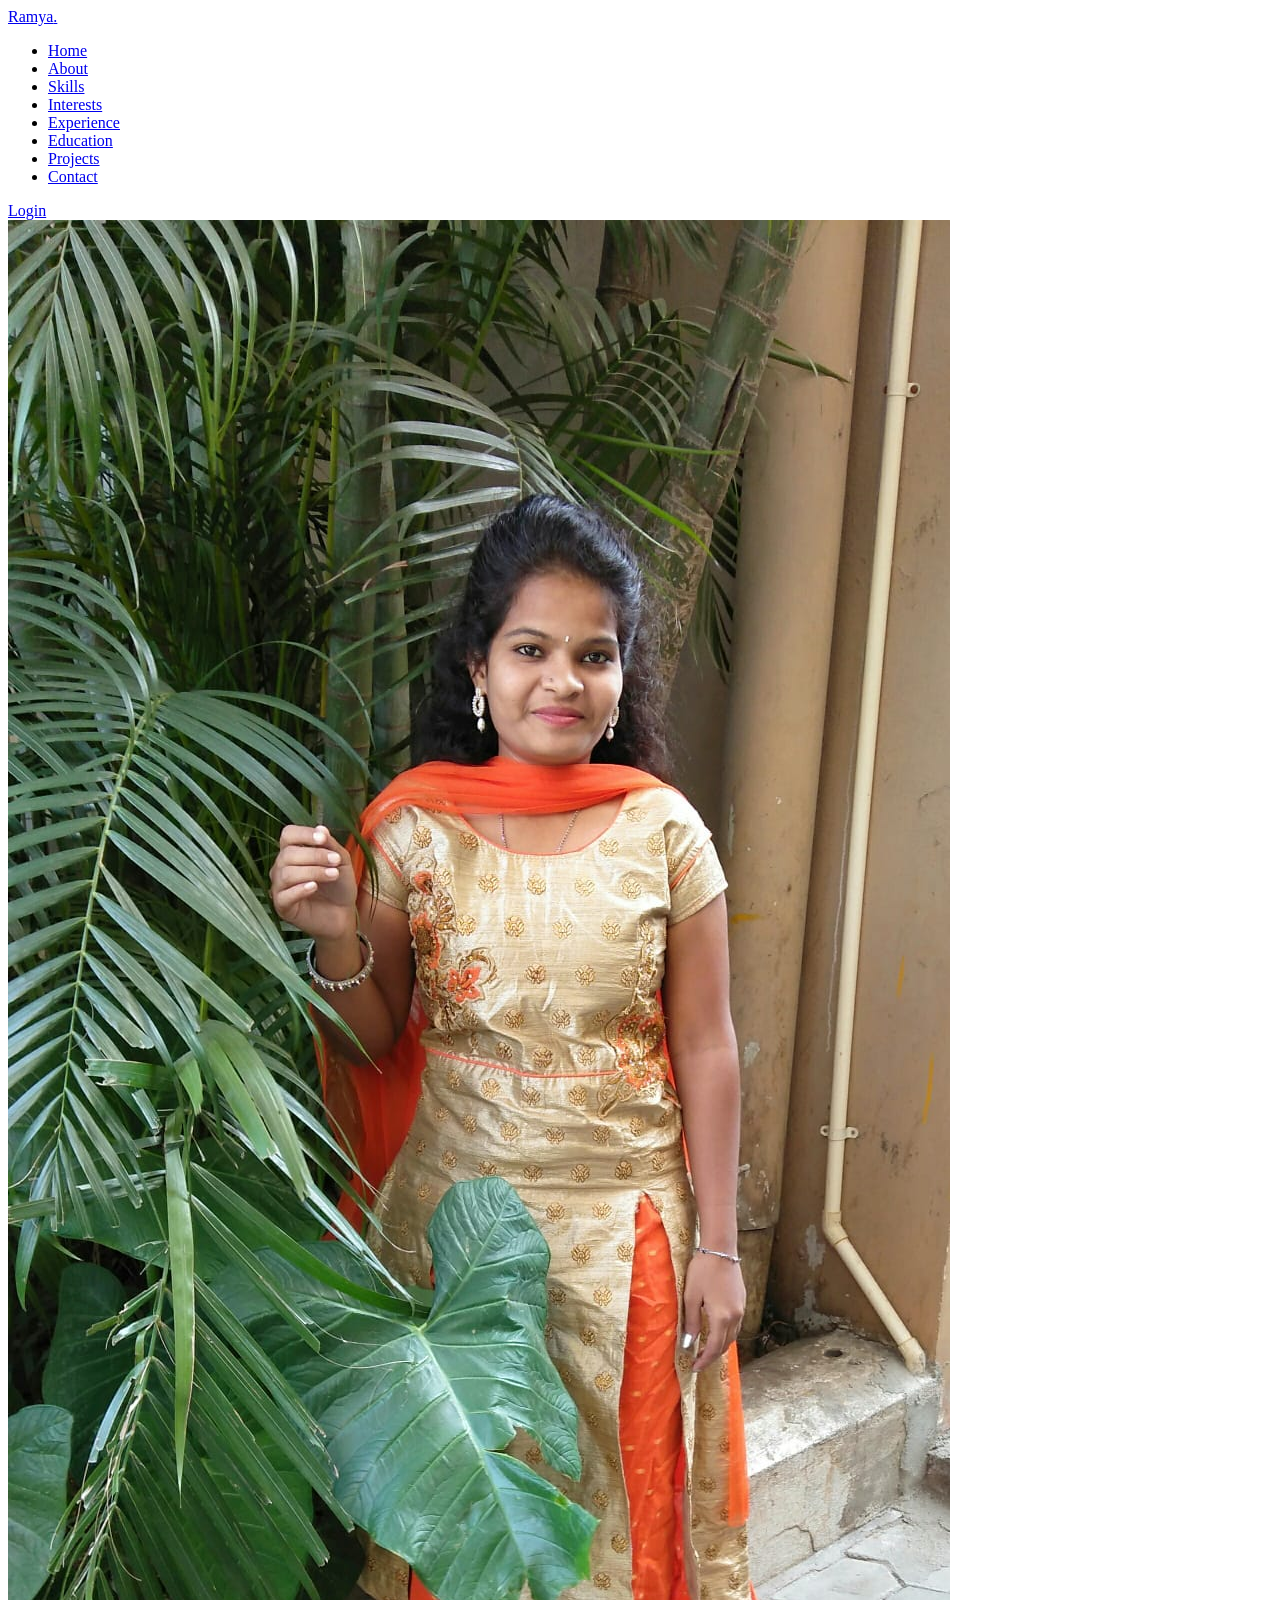
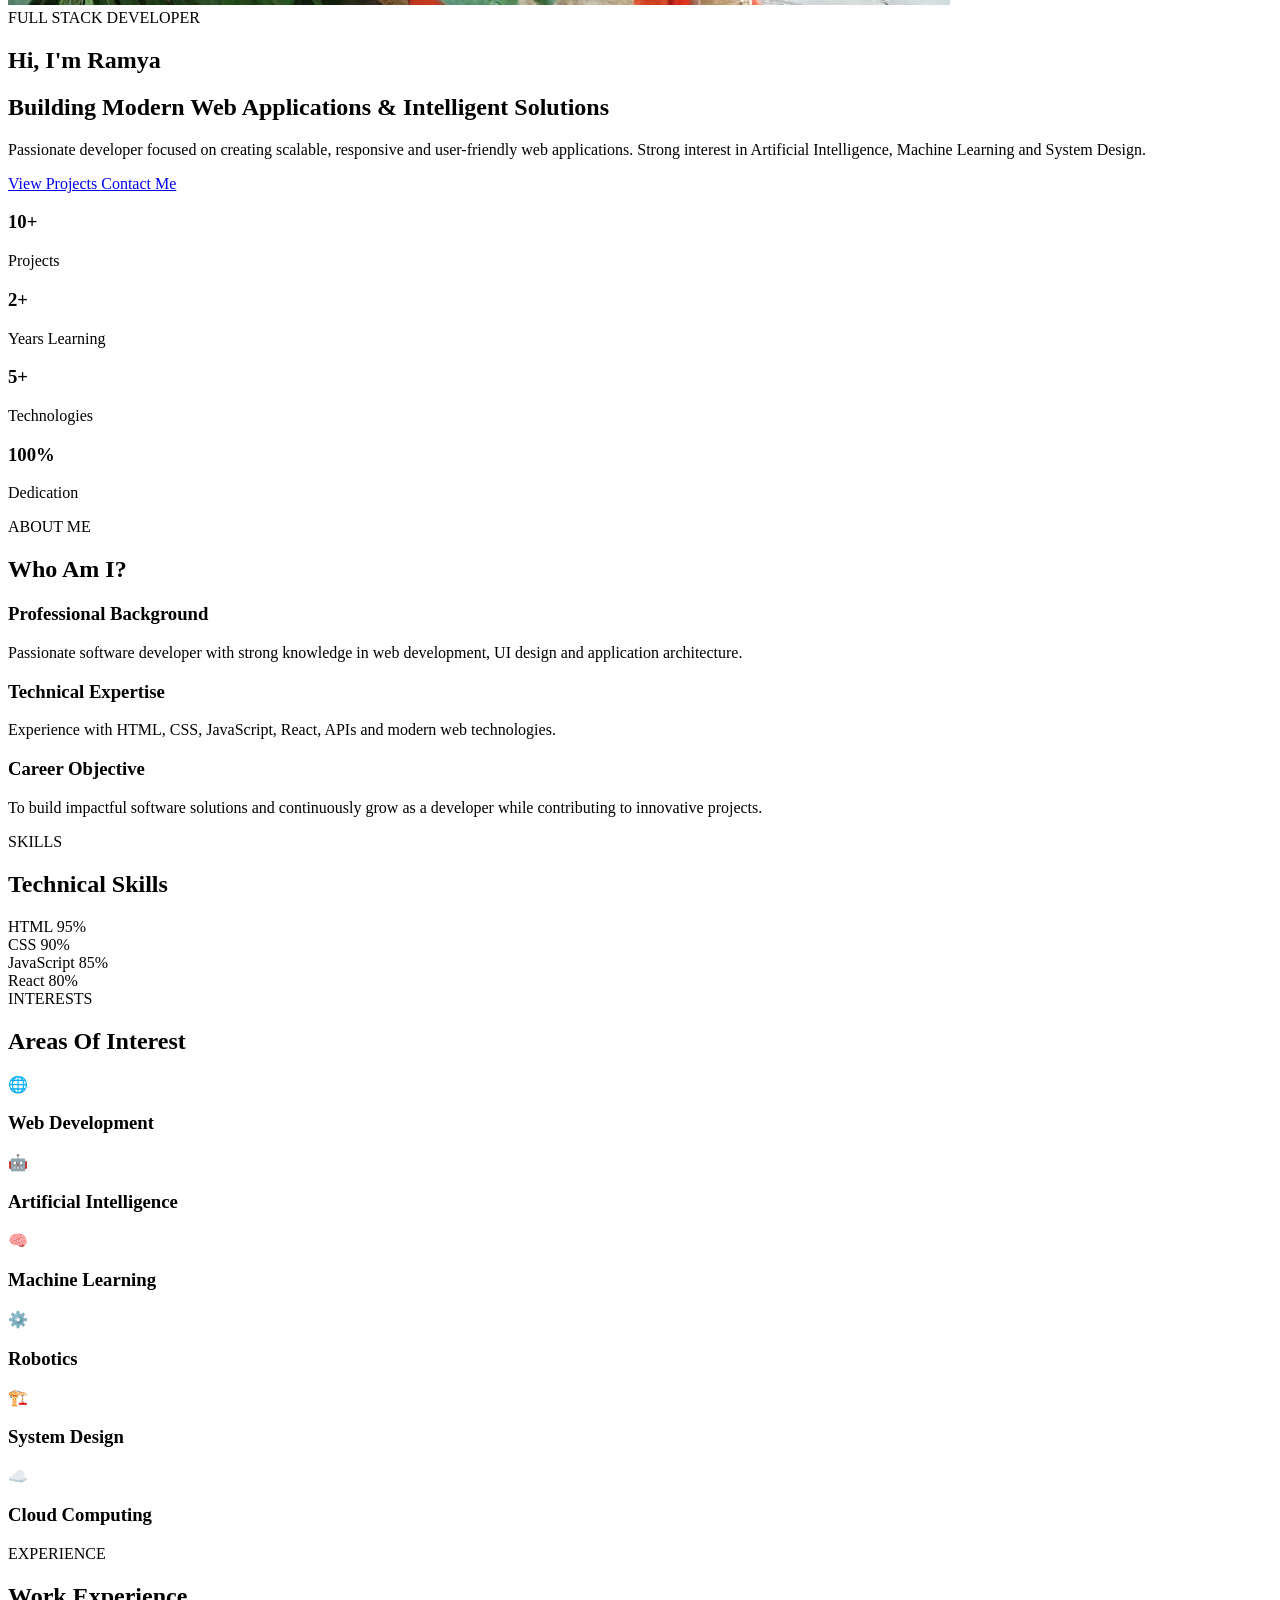
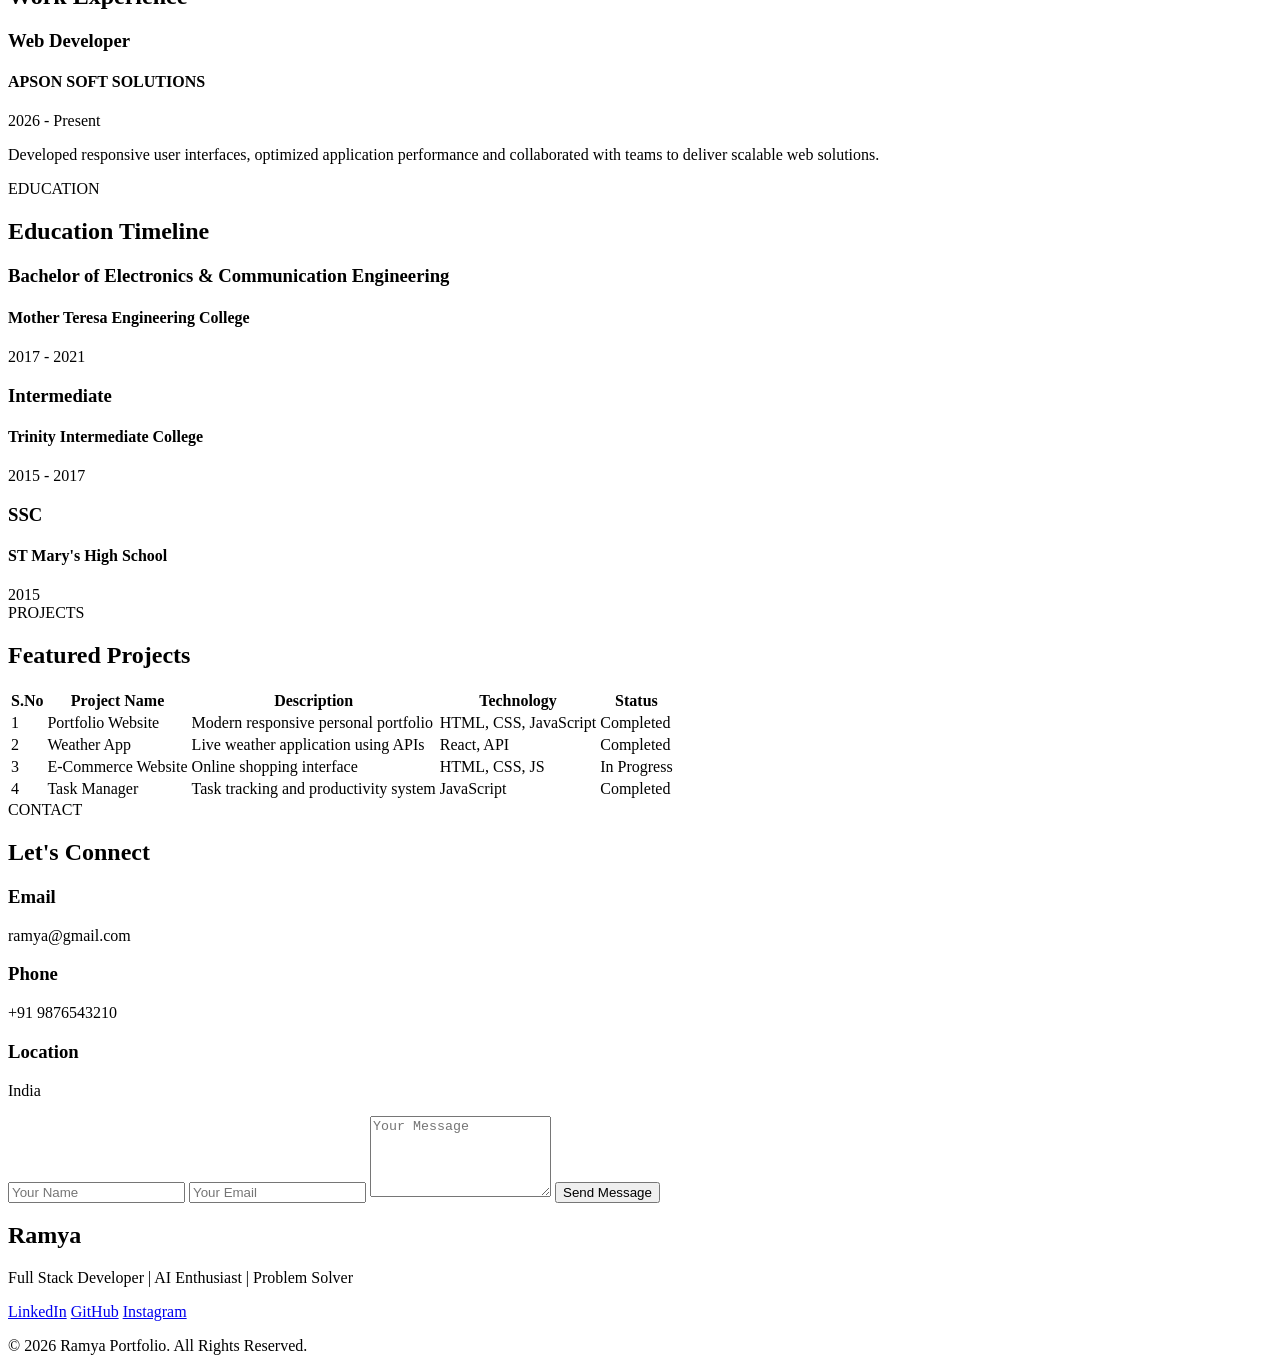
==== commit 031743c4: "Update index.html" ====
--- a/index.html
+++ b/index.html
@@ -1,210 +1,541 @@
 <!DOCTYPE html>
 <html lang="en">
+
 <head>
-  <meta charset="UTF-8">
-  <meta name="viewport" content="width=device-width, initial-scale=1.0">
-  <title>Ramya | Portfolio</title>
-  <link rel="stylesheet" href="style2.css">
+    <meta charset="UTF-8">
+    <meta name="viewport" content="width=device-width, initial-scale=1.0">
+    <title>Ramya | Developer Portfolio</title>
+
+    <link rel="stylesheet" href="styles.css">
+
 </head>
+
 <body>
-  <header>
-    <nav class="top-nav">
-      <a class="brand" href="#hero">Ramya</a>
-      <ul class="nav-menu">
-        <li><a href="#hero">Home</a></li>
-        <li><a href="#about">About</a></li>
-        <li><a href="#experience">Experience</a></li>
-        <li><a href="#education">Education</a></li>
-        <li><a href="#projects">Projects</a></li>
-        <li><a href="#contact">Contact</a></li>
-      </ul>
-      <div class="nav-actions">
-        <a href="registration form.html" class="btn btn-outline">Register</a>
-        <a href="login.html" class="btn">Login</a>
-      </div>
-    </nav>
-  </header>
-
-  <section id="hero">
-    <div class="hero-container">
-      <div class="hero-content">
-        <p class="eyebrow">Full-Stack Developer</p>
-        <h1>Hi, I'm Ramya. I build modern web experiences.</h1>
-        <p>Specializing in responsive design, clean UI, and scalable web applications for startups and small businesses.</p>
-        <div class="hero-buttons">
-          <a href="#projects" class="btn">View Projects</a>
-          <a href="#contact" class="btn btn-outline">Let's Connect</a>
-        </div>
-        <div class="hero-highlights">
-          <span>HTML • JavaScript • CSS</span>
-          <span>UI-driven design</span>
-          <span>Fast, responsive apps</span>
-        </div>
-      </div>
-      <div class="hero-photo">
-        <img src="image.png" alt="Profile photo">
-      </div>
-    </div>
-  </section>
-
-  <section id="about">
-    <div class="section-heading">
-      <h2>About Me</h2>
-      <p>I design and develop digital products with a focus on clarity, performance, and polished visual design.</p>
-    </div>
-    <div class="about-content">
-      <p>With a background in computer science and a passion for clean code, I create websites and applications that are both functional and visually appealing. I enjoy collaborating with clients to bring their ideas to life while ensuring a seamless user experience.</p>
-      <p>When I'm not coding, you can find me exploring design trends, contributing to open-source projects, or hiking in the great outdoors.</p>
-    </div>
-  </section>
-
-  <section id="experience">
-    <div class="section-heading">
-      <h2>Experience</h2>
-      <p>Hands-on experience in frontend and backend development, delivering polished digital products on schedule.</p>
-    </div>
-    <ul class="timeline">
-      <li>
-        <h3>Web Developer</h3>
-        <span>APSON SOFT SOLUTIONS • Mar 2026 - Present</span>
-        <p>>Enhanced front-end experiences and collaborated on cross-functional teams to deliver customer-focused features.</p>
-      </li>
-   
-    </ul>
-  </section>
-
-  <section id="education">
-    <div class="section-heading">
-      <h2>Education</h2>
-      <p>Formal training and hands-on programs that strengthened my technical foundation.</p>
-    </div>
-    <div class="education-grid">
-      <div class="education-card">
-        <h3>Bachelor's in Electronics and Communication Engineering</h3>
-        <p>Mother Teresa Engineering College • 2017 - 2021</p>
-      </div>
-      <div class="education-card">
-        <h3>Intermediate</h3>
-        <p>Trinity Intermediate College • 2022</p>
-      </div>
-      <div class="education-card">
-        <h3>SSC</h3>
-        <p>ST Mary's High School • 2015 - 2017</p>
-      </div>
-    </div>
-  </section>
-
-  <section id="projects">
-    <div class="section-heading">
-      <h2>Projects</h2>
-      <p>A selection of recent projects demonstrating clean design and user-focused features.</p>
-    </div>
-    <div class="project-table-wrapper">
-      <table class="project-table">
-        <thead>
-          <tr>
-            <th>Project</th>
-            <th>Description</th>
-            <th>Technologies</th>
-            <th>Status</th>
-          </tr>
-        </thead>
-        <tbody>
-          <tr>
-            <td>Portfolio Website</td>
-            <td>Interactive portfolio with smooth navigation and mobile-first layout.</td>
-            <td>HTML, CSS, JavaScript</td>
-            <td>Complete</td>
-          </tr>
-          <tr>
-            <td>Weather App</td>
-            <td>Weather dashboard using external APIs with responsive cards and live data updates.</td>
-            <td>React, API</td>
-            <td>Complete</td>
-          </tr>
-          <tr>
-            <td>E-commerce Mock</td>
-            <td>Product listings and checkout UI for a polished online shopping experience.</td>
-            <td>HTML, CSS, JavaScript</td>
-            <td>In Progress</td>
-          </tr>
-          <tr>
-            <td>Task Manager</td>
-            <td>Task management tool with local storage for a fast productivity workflow.</td>
-            <td>JavaScript, Local Storage</td>
-            <td>Complete</td>
-          </tr>
-        </tbody>
-      </table>
-    </div>
-  </section>
-
-  <section id="contact">
-    <div class="section-heading">
-      <h2>Contact</h2>
-      <p>Let's work together. Send a message or connect through social media.</p>
-    </div>
-    <div class="contact-grid">
-      <div class="contact-details">
-        <h3>Get in touch</h3>
-        <p>Email: <a href="mailto:ramya@example.com">ramya@example.com</a></p>
-        <p>Phone: <a href="tel:+1234567890">+1 234 567 890</a></p>
-        <p>Location: City, Country</p>
-        <div class="social-links">
-          <a href="#" aria-label="YouTube" class="social-icon">
-            <svg viewBox="0 0 24 24" fill="currentColor" aria-hidden="true"><path d="M10 15l5-3-5-3v6z"/><path d="M21.8 7.2a2.8 2.8 0 0 0-1.96-1.98C17.24 5 12 5 12 5s-5.24 0-7.84.24A2.8 2.8 0 0 0 2.2 7.2 29.89 29.89 0 0 0 2 12a29.89 29.89 0 0 0 .2 4.8 2.8 2.8 0 0 0 1.96 1.98C6.76 19 12 19 12 19s5.24 0 7.84-.24a2.8 2.8 0 0 0 1.96-1.98A29.89 29.89 0 0 0 22 12a29.89 29.89 0 0 0-.2-4.8z" opacity=".4"/></svg>
-            YouTube
-          </a>
-          <a href="#" aria-label="LinkedIn" class="social-icon">
-            <svg viewBox="0 0 24 24" fill="currentColor" aria-hidden="true"><path d="M4.98 3.5A2.5 2.5 0 1 0 4.98 8.5a2.5 2.5 0 0 0 0-5zm.02 4H0V24h5V7.5zM8.5 7.5h4.5v2.2c.6-1.2 2-2.3 4.1-2.3 4.4 0 5.2 2.9 5.2 6.7V24h-5v-8.7c0-2.1 0-4.8-2.9-4.8-2.9 0-3.3 2.2-3.3 4.6V24h-5V7.5z"/></svg>
-            LinkedIn
-          </a>
-          <a href="#" aria-label="WhatsApp" class="social-icon">
-            <svg viewBox="0 0 24 24" fill="currentColor" aria-hidden="true"><path d="M16.6 13.2c-.3-.1-1.8-.9-2.1-1-.3-.1-.5-.1-.7.1-.2.3-.9 1-1.1 1.2-.2.2-.3.2-.6.1-.3-.1-1.3-.5-2.4-1.5-.9-.8-1.5-1.8-1.7-2.1-.2-.3 0-.5.1-.6.1-.1.3-.3.5-.4.2-.1.3-.2.5-.3.2-.1.3-.1.5 0 .2.1.7.3 1 .5.3.2.3.4.4.6.1.2.1.4.1.7 0 .2 0 .5 0 .6 0 .2-.1.3-.2.4-.1.1-.3.3-.4.5-.1.2-.3.5-.2.7.1.2 1.2 1.8 2.8 2.9 1.9 1.3 2.7 1.2 3.1 1.1.4-.1 1.3-.5 1.5-.9.2-.4.2-.8.2-.9 0-.1-.1-.1-.3-.2z"/><path d="M12 2C6.5 2 2 6.5 2 12c0 1.8.5 3.5 1.5 5L2 22l5-1.4c1.4.8 3 .1 3.8-.4C12.9 19.6 14.4 20 16 20c5.5 0 10-4.5 10-10S21.5 2 16 2h-4z" opacity=".4"/></svg>
-            WhatsApp
-          </a>
-          <a href="#" aria-label="Instagram" class="social-icon">
-            <svg viewBox="0 0 24 24" fill="currentColor" aria-hidden="true"><path d="M7.75 2h8.5A5.75 5.75 0 0 1 22 7.75v8.5A5.75 5.75 0 0 1 16.25 22h-8.5A5.75 5.75 0 0 1 2 16.25v-8.5A5.75 5.75 0 0 1 7.75 2zm8.5 1.5h-8.5A4.25 4.25 0 0 0 3.5 7.75v8.5A4.25 4.25 0 0 0 7.75 20.5h8.5A4.25 4.25 0 0 0 20.5 16.25v-8.5A4.25 4.25 0 0 0 16.25 3.5zm-4.25 3.1a5.5 5.5 0 1 1 0 11 5.5 5.5 0 0 1 0-11zm0 1.5a4 4 0 1 0 0 8 4 4 0 0 0 0-8zm5.6-.6a1 1 0 1 1-2 0 1 1 0 0 1 2 0z"/></svg>
-            Instagram
-          </a>
-        </div>
-      </div>
-      <form id="contact-form">
-        <label for="name">Name</label>
-        <input type="text" id="name" name="name" required>
-        <label for="email">Email</label>
-        <input type="email" id="email" name="email" required>
-        <label for="message">Message</label>
-        <textarea id="message" name="message" rows="5" required></textarea>
-        <button type="submit" class="btn">Send Message</button>
-      </form>
-    </div>
-  </section>
-
-  <footer>
-    <div class="footer-inner">
-      <p>© 2026 Ramya. Crafted with care for modern web experiences.</p>
-      <div class="footer-socials">
-        <a href="#" aria-label="YouTube">
-          <svg viewBox="0 0 24 24" fill="currentColor" aria-hidden="true"><path d="M10 15l5-3-5-3v6z"/><path d="M21.8 7.2a2.8 2.8 0 0 0-1.96-1.98C17.24 5 12 5 12 5s-5.24 0-7.84.24A2.8 2.8 0 0 0 2.2 7.2 29.89 29.89 0 0 0 2 12a29.89 29.89 0 0 0 .2 4.8 2.8 2.8 0 0 0 1.96 1.98C6.76 19 12 19 12 19s5.24 0 7.84-.24a2.8 2.8 0 0 0 1.96-1.98A29.89 29.89 0 0 0 22 12a29.89 29.89 0 0 0-.2-4.8z" opacity=".4"/></svg>
-          YouTube
-        </a>
-        <a href="#" aria-label="LinkedIn">
-          <svg viewBox="0 0 24 24" fill="currentColor" aria-hidden="true"><path d="M4.98 3.5A2.5 2.5 0 1 0 4.98 8.5a2.5 2.5 0 0 0 0-5zm.02 4H0V24h5V7.5zM8.5 7.5h4.5v2.2c.6-1.2 2-2.3 4.1-2.3 4.4 0 5.2 2.9 5.2 6.7V24h-5v-8.7c0-2.1 0-4.8-2.9-4.8-2.9 0-3.3 2.2-3.3 4.6V24h-5V7.5z"/></svg>
-          LinkedIn
-        </a>
-        <a href="#" aria-label="WhatsApp">
-          <svg viewBox="0 0 24 24" fill="currentColor" aria-hidden="true"><path d="M16.6 13.2c-.3-.1-1.8-.9-2.1-1-.3-.1-.5-.1-.7.1-.2.3-.9 1-1.1 1.2-.2.2-.3.2-.6.1-.3-.1-1.3-.5-2.4-1.5-.9-.8-1.5-1.8-1.7-2.1-.2-.3 0-.5.1-.6.1-.1.3-.3.5-.4.2-.1.3-.2.5-.3.2-.1.3-.1.5 0 .2.1.7.3 1 .5.3.2.3.4.4.6.1.2.1.4.1.7 0 .2 0 .5 0 .6 0 .2-.1.3-.2.4-.1.1-.3.3-.4.5-.1.2-.3.5-.2.7.1.2 1.2 1.8 2.8 2.9 1.9 1.3 2.7 1.2 3.1 1.1.4-.1 1.3-.5 1.5-.9.2-.4.2-.8.2-.9 0-.1-.1-.1-.3-.2z"/><path d="M12 2C6.5 2 2 6.5 2 12c0 1.8.5 3.5 1.5 5L2 22l5-1.4c1.4.8 3 .1 3.8-.4C12.9 19.6 14.4 20 16 20c5.5 0 10-4.5 10-10S21.5 2 16 2h-4z" opacity=".4"/></svg>
-          WhatsApp
-        </a>
-        <a href="#" aria-label="Instagram">
-          <svg viewBox="0 0 24 24" fill="currentColor" aria-hidden="true"><path d="M7.75 2h8.5A5.75 5.75 0 0 1 22 7.75v8.5A5.75 5.75 0 0 1 16.25 22h-8.5A5.75 5.75 0 0 1 2 16.25v-8.5A5.75 5.75 0 0 1 7.75 2zm8.5 1.5h-8.5A4.25 4.25 0 0 0 3.5 7.75v8.5A4.25 4.25 0 0 0 7.75 20.5h8.5A4.25 4.25 0 0 0 20.5 16.25v-8.5A4.25 4.25 0 0 0 16.25 3.5zm-4.25 3.1a5.5 5.5 0 1 1 0 11 5.5 5.5 0 0 1 0-11zm0 1.5a4 4 0 1 0 0 8 4 4 0 0 0 0-8zm5.6-.6a1 1 0 1 1-2 0 1 1 0 0 1 2 0z"/></svg>
-          Instagram
-        </a>
-      </div>
-    </div>
-  </footer>
-
-  <script src="script2.js"></script>
+
+    <!-- HEADER -->
+
+    <header>
+        <nav class="navbar">
+
+            <a href="#" class="logo">
+                Ramya<span>.</span>
+            </a>
+
+            <ul class="nav-links">
+                <li><a href="#hero">Home</a></li>
+                <li><a href="#about">About</a></li>
+                <li><a href="#skills">Skills</a></li>
+                <li><a href="#interests">Interests</a></li>
+                <li><a href="#experience">Experience</a></li>
+                <li><a href="#education">Education</a></li>
+                <li><a href="#projects">Projects</a></li>
+                <li><a href="#contact">Contact</a></li>
+            </ul>
+
+            <a href="#login" class="hire-btn">
+                Login
+            </a>
+
+        </nav>
+    </header>
+
+    <!-- HERO -->
+
+    <section id="hero">
+
+        <div class="hero-container">
+
+            <div class="hero-image">
+
+                <div class="image-circle">
+
+                    <img src="image.png" alt="Profile">
+
+                </div>
+
+            </div>
+
+            <div class="hero-content">
+
+                <span class="hero-tag">
+                    FULL STACK DEVELOPER
+                </span>
+
+                <h1>
+                    Hi, I'm <span>Ramya</span>
+                </h1>
+
+                <h2>
+                    Building Modern Web Applications &
+                    Intelligent Solutions
+                </h2>
+
+                <p>
+                    Passionate developer focused on creating scalable,
+                    responsive and user-friendly web applications.
+                    Strong interest in Artificial Intelligence,
+                    Machine Learning and System Design.
+                </p>
+
+                <div class="hero-buttons">
+
+                    <a href="#projects" class="primary-btn">
+                        View Projects
+                    </a>
+
+                    <a href="#contact" class="secondary-btn">
+                        Contact Me
+                    </a>
+
+                </div>
+
+            </div>
+
+        </div>
+
+        <div class="stats-container">
+
+            <div class="stat-card">
+                <h3>10+</h3>
+                <p>Projects</p>
+            </div>
+
+            <div class="stat-card">
+                <h3>2+</h3>
+                <p>Years Learning</p>
+            </div>
+
+            <div class="stat-card">
+                <h3>5+</h3>
+                <p>Technologies</p>
+            </div>
+
+            <div class="stat-card">
+                <h3>100%</h3>
+                <p>Dedication</p>
+            </div>
+
+        </div>
+
+    </section>
+
+    <!-- ABOUT -->
+
+    <section id="about">
+
+        <div class="section-title">
+
+            <span>ABOUT ME</span>
+
+            <h2>Who Am I?</h2>
+
+        </div>
+
+        <div class="about-grid">
+
+            <div class="about-card">
+
+                <h3>Professional Background</h3>
+
+                <p>
+                    Passionate software developer with strong
+                    knowledge in web development, UI design and
+                    application architecture.
+                </p>
+
+            </div>
+
+            <div class="about-card">
+
+                <h3>Technical Expertise</h3>
+
+                <p>
+                    Experience with HTML, CSS, JavaScript,
+                    React, APIs and modern web technologies.
+                </p>
+
+            </div>
+
+            <div class="about-card">
+
+                <h3>Career Objective</h3>
+
+                <p>
+                    To build impactful software solutions and
+                    continuously grow as a developer while
+                    contributing to innovative projects.
+                </p>
+
+            </div>
+
+        </div>
+
+    </section>
+
+    <!-- SKILLS -->
+
+    <section id="skills">
+
+        <div class="section-title">
+
+            <span>SKILLS</span>
+
+            <h2>Technical Skills</h2>
+
+        </div>
+
+        <div class="skills-container">
+
+            <div class="skill">
+
+                <div class="skill-info">
+                    <span>HTML</span>
+                    <span>95%</span>
+                </div>
+
+                <div class="progress">
+                    <div class="progress-bar html"></div>
+                </div>
+
+            </div>
+
+            <div class="skill">
+
+                <div class="skill-info">
+                    <span>CSS</span>
+                    <span>90%</span>
+                </div>
+
+                <div class="progress">
+                    <div class="progress-bar css"></div>
+                </div>
+
+            </div>
+
+            <div class="skill">
+
+                <div class="skill-info">
+                    <span>JavaScript</span>
+                    <span>85%</span>
+                </div>
+
+                <div class="progress">
+                    <div class="progress-bar js"></div>
+                </div>
+
+            </div>
+
+            <div class="skill">
+
+                <div class="skill-info">
+                    <span>React</span>
+                    <span>80%</span>
+                </div>
+
+                <div class="progress">
+                    <div class="progress-bar react"></div>
+                </div>
+
+            </div>
+
+        </div>
+
+    </section>
+
+    <!-- INTERESTS -->
+
+    <section id="interests">
+
+        <div class="section-title">
+
+            <span>INTERESTS</span>
+
+            <h2>Areas Of Interest</h2>
+
+        </div>
+
+        <div class="interest-grid">
+
+            <div class="interest-card">
+                🌐
+                <h3>Web Development</h3>
+            </div>
+
+            <div class="interest-card">
+                🤖
+                <h3>Artificial Intelligence</h3>
+            </div>
+
+            <div class="interest-card">
+                🧠
+                <h3>Machine Learning</h3>
+            </div>
+
+            <div class="interest-card">
+                ⚙️
+                <h3>Robotics</h3>
+            </div>
+
+            <div class="interest-card">
+                🏗️
+                <h3>System Design</h3>
+            </div>
+
+            <div class="interest-card">
+                ☁️
+                <h3>Cloud Computing</h3>
+            </div>
+
+        </div>
+
+    </section>
+        <!-- EXPERIENCE -->
+
+    <section id="experience">
+
+        <div class="section-title">
+            <span>EXPERIENCE</span>
+            <h2>Work Experience</h2>
+        </div>
+
+        <div class="timeline">
+
+            <div class="timeline-item">
+
+                <div class="timeline-dot"></div>
+
+                <div class="timeline-content">
+
+                    <h3>Web Developer</h3>
+
+                    <h4>APSON SOFT SOLUTIONS</h4>
+
+                    <span>2026 - Present</span>
+
+                    <p>
+                        Developed responsive user interfaces,
+                        optimized application performance and
+                        collaborated with teams to deliver
+                        scalable web solutions.
+                    </p>
+
+                </div>
+
+            </div>
+
+        </div>
+
+    </section>
+
+    <!-- EDUCATION -->
+
+    <section id="education">
+
+        <div class="section-title">
+            <span>EDUCATION</span>
+            <h2>Education Timeline</h2>
+        </div>
+
+        <div class="timeline">
+
+            <div class="timeline-item">
+
+                <div class="timeline-dot"></div>
+
+                <div class="timeline-content">
+
+                    <h3>Bachelor of Electronics & Communication Engineering</h3>
+
+                    <h4>Mother Teresa Engineering College</h4>
+
+                    <span>2017 - 2021</span>
+
+                </div>
+
+            </div>
+
+            <div class="timeline-item">
+
+                <div class="timeline-dot"></div>
+
+                <div class="timeline-content">
+
+                    <h3>Intermediate</h3>
+
+                    <h4>Trinity Intermediate College</h4>
+
+                    <span>2015 - 2017</span>
+
+                </div>
+
+            </div>
+
+            <div class="timeline-item">
+
+                <div class="timeline-dot"></div>
+
+                <div class="timeline-content">
+
+                    <h3>SSC</h3>
+
+                    <h4>ST Mary's High School</h4>
+
+                    <span>2015</span>
+
+                </div>
+
+            </div>
+
+        </div>
+
+    </section>
+
+    <!-- PROJECTS -->
+
+    <section id="projects">
+
+        <div class="section-title">
+            <span>PROJECTS</span>
+            <h2>Featured Projects</h2>
+        </div>
+
+        <div class="table-container">
+
+            <table>
+
+                <thead>
+
+                    <tr>
+                        <th>S.No</th>
+                        <th>Project Name</th>
+                        <th>Description</th>
+                        <th>Technology</th>
+                        <th>Status</th>
+                    </tr>
+
+                </thead>
+
+                <tbody>
+
+                    <tr>
+                        <td>1</td>
+                        <td>Portfolio Website</td>
+                        <td>Modern responsive personal portfolio</td>
+                        <td>HTML, CSS, JavaScript</td>
+                        <td>Completed</td>
+                    </tr>
+
+                    <tr>
+                        <td>2</td>
+                        <td>Weather App</td>
+                        <td>Live weather application using APIs</td>
+                        <td>React, API</td>
+                        <td>Completed</td>
+                    </tr>
+
+                    <tr>
+                        <td>3</td>
+                        <td>E-Commerce Website</td>
+                        <td>Online shopping interface</td>
+                        <td>HTML, CSS, JS</td>
+                        <td>In Progress</td>
+                    </tr>
+
+                    <tr>
+                        <td>4</td>
+                        <td>Task Manager</td>
+                        <td>Task tracking and productivity system</td>
+                        <td>JavaScript</td>
+                        <td>Completed</td>
+                    </tr>
+
+                </tbody>
+
+            </table>
+
+        </div>
+
+    </section>
+
+    <!-- CONTACT -->
+
+    <section id="contact">
+
+        <div class="section-title">
+            <span>CONTACT</span>
+            <h2>Let's Connect</h2>
+        </div>
+
+        <div class="contact-container">
+
+            <div class="contact-info">
+
+                <div class="contact-card">
+                    <h3>Email</h3>
+                    <p>ramya@gmail.com</p>
+                </div>
+
+                <div class="contact-card">
+                    <h3>Phone</h3>
+                    <p>+91 9876543210</p>
+                </div>
+
+                <div class="contact-card">
+                    <h3>Location</h3>
+                    <p>India</p>
+                </div>
+
+            </div>
+
+            <form class="contact-form">
+
+                <input type="text" placeholder="Your Name">
+
+                <input type="email" placeholder="Your Email">
+
+                <textarea rows="5" placeholder="Your Message"></textarea>
+
+                <button type="submit" class="primary-btn">
+                    Send Message
+                </button>
+
+            </form>
+
+        </div>
+
+    </section>
+
+    <!-- FOOTER -->
+
+    <footer>
+
+        <div class="footer-content">
+
+            <h2>Ramya</h2>
+
+            <p>
+                Full Stack Developer | AI Enthusiast |
+                Problem Solver
+            </p>
+
+            <div class="footer-links">
+
+                <a href="#">LinkedIn</a>
+
+                <a href="#">GitHub</a>
+
+                <a href="#">Instagram</a>
+
+            </div>
+
+            <p class="copyright">
+                © 2026 Ramya Portfolio. All Rights Reserved.
+            </p>
+
+        </div>
+
+    </footer>
+
 </body>
+
 </html>
